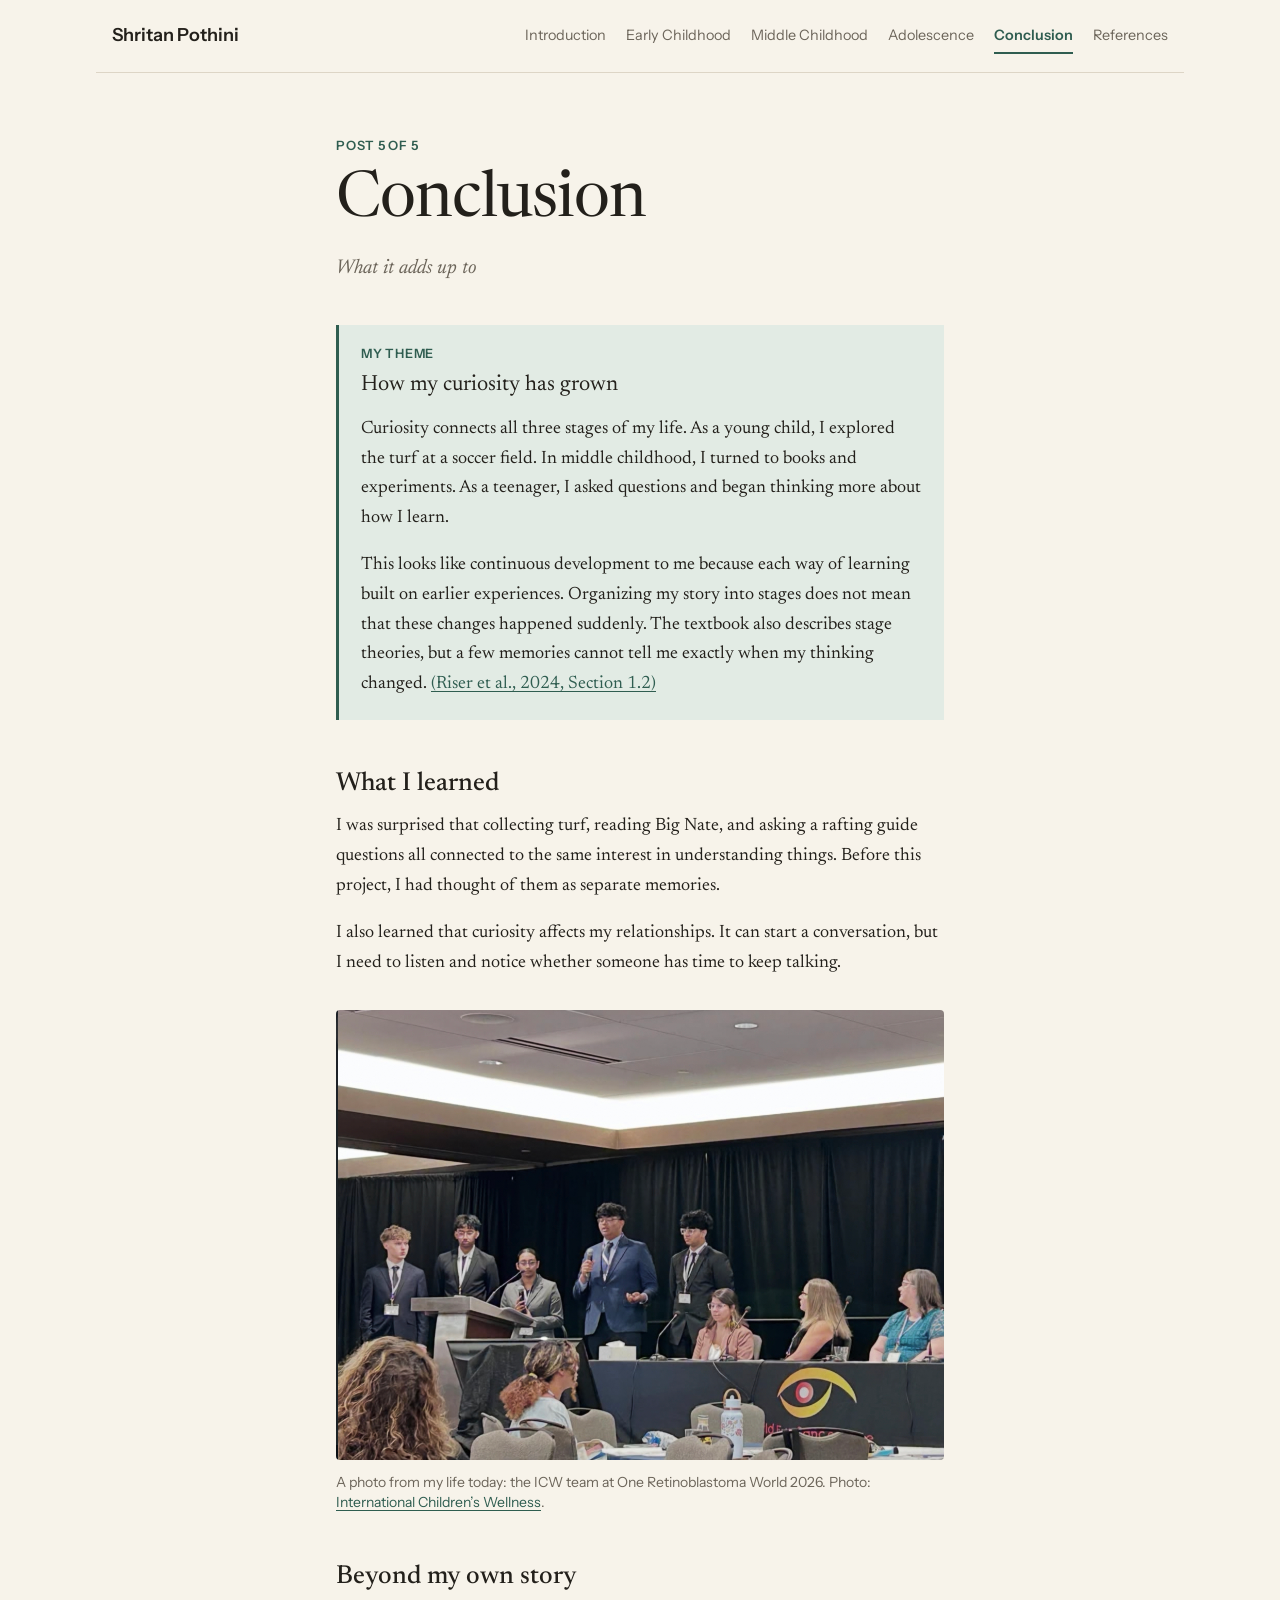
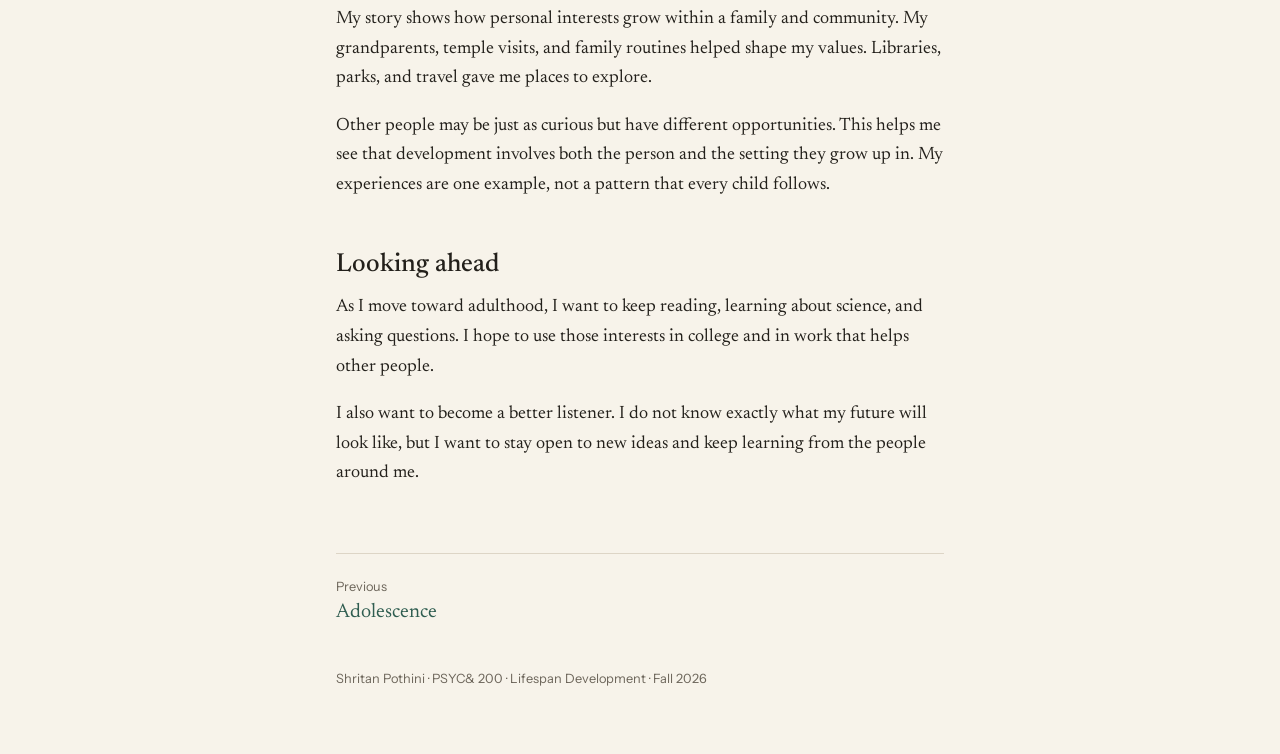
==== conclusion.html @ 1e0b293d "Add supplied childhood photos and credited ICW portrait and conference images" ====
<!doctype html>
<html lang="en">
<head>
  <meta charset="utf-8">
  <meta name="viewport" content="width=device-width, initial-scale=1">
  <meta name="robots" content="noindex">
  <title>Conclusion</title>
  <link rel="preconnect" href="https://fonts.googleapis.com">
  <link rel="preconnect" href="https://fonts.gstatic.com" crossorigin>
  <link rel="stylesheet" href="https://fonts.googleapis.com/css2?family=Instrument+Sans:wght@400;500;600&family=Newsreader:ital,opsz,wght@0,6..72,400;0,6..72,500;1,6..72,400&display=swap">
  <link rel="stylesheet" href="site.css">
  <script src="site-config.js" defer></script>
  <script src="site.js" defer></script>
</head>
<body>
  <header id="site-header"></header>
  <main>
    <div class="hero">
      <p class="eyebrow" data-post-number></p>
      <h1 data-post-title></h1>
      <p class="hero-sub">What it adds up to</p>
    </div>

<aside class="theme-note">
<p class="eyebrow">My theme</p>
<p class="theme-name" data-theme-name></p>
<p>Curiosity connects all three stages of my life. As a young child, I explored the turf at a soccer field. In middle childhood, I turned to books and experiments. As a teenager, I asked questions and began thinking more about how I learn.</p>
<p>This looks like continuous development to me because each way of learning built on earlier experiences. Organizing my story into stages does not mean that these changes happened suddenly. The textbook also describes stage theories, but a few memories cannot tell me exactly when my thinking changed. <a href="https://openstax.org/books/lifespan-development/pages/1-2-themes-of-development">(Riser et al., 2024, Section 1.2)</a></p>
</aside>
<section>
<h2>What I learned</h2>
<p>I was surprised that collecting turf, reading Big Nate, and asking a rafting guide questions all connected to the same interest in understanding things. Before this project, I had thought of them as separate memories.</p>
<p>I also learned that curiosity affects my relationships. It can start a conversation, but I need to listen and notice whether someone has time to keep talking.</p>
<figure><img src="images/icw-conference.jpg" alt="The ICW team presenting at a conference" loading="lazy"><figcaption>A photo from my life today: the ICW team at One Retinoblastoma World 2026. Photo: <a href="https://internationalchildrenswellness.org/">International Children’s Wellness</a>.</figcaption></figure>
</section>
<section>
<h2>Beyond my own story</h2>
<p>My story shows how personal interests grow within a family and community. My grandparents, temple visits, and family routines helped shape my values. Libraries, parks, and travel gave me places to explore.</p>
<p>Other people may be just as curious but have different opportunities. This helps me see that development involves both the person and the setting they grow up in. My experiences are one example, not a pattern that every child follows.</p>
</section>
<section>
<h2>Looking ahead</h2>
<p>As I move toward adulthood, I want to keep reading, learning about science, and asking questions. I hope to use those interests in college and in work that helps other people.</p>
<p>I also want to become a better listener. I do not know exactly what my future will look like, but I want to stay open to new ideas and keep learning from the people around me.</p>
</section>
    <nav class="pager" id="pager" aria-label="Previous and next post"></nav>
  </main>
  <footer id="site-footer"></footer>
</body>
</html>
---- site.css ----
:root {
  --paper: #f7f3ea;
  --surface: #fffdf8;
  --ink: #23201b;
  --muted: #6c655a;
  --rule: #ddd5c6;
  --accent: #2f5d50;
  --accent-soft: #e2ebe4;
  --marker: #b4552d;
  --marker-soft: #f8e9dd;
  --serif: "Newsreader", Georgia, "Times New Roman", serif;
  --sans: "Instrument Sans", system-ui, -apple-system, "Segoe UI", sans-serif;
  --measure: 40rem;
}

@media (prefers-color-scheme: dark) {
  :root {
    --paper: #1b1a17;
    --surface: #24221e;
    --ink: #ece6da;
    --muted: #a59d8f;
    --rule: #3b3831;
    --accent: #8fc4b0;
    --accent-soft: #26362f;
    --marker: #e6a07c;
    --marker-soft: #38291f;
  }
}

* { box-sizing: border-box; }

html { scroll-behavior: smooth; scroll-padding-top: 1.5rem; }

body {
  margin: 0;
  background: var(--paper);
  color: var(--ink);
  font: 400 1.125rem/1.65 var(--serif);
}

a { color: var(--accent); text-underline-offset: 0.18em; }

:focus-visible { outline: 2px solid var(--accent); outline-offset: 3px; }

img { max-width: 100%; display: block; }

/* Draft notice */
.draft-notice {
  display: flex;
  flex-wrap: wrap;
  gap: 0.25rem 1rem;
  justify-content: center;
  padding: 0.5rem 1rem;
  background: var(--marker-soft);
  color: var(--ink);
  font: 500 0.875rem/1.4 var(--sans);
}
.draft-notice a { color: var(--marker); }

/* Navigation */
.nav {
  display: flex;
  flex-wrap: wrap;
  align-items: center;
  justify-content: space-between;
  gap: 0.5rem 1.5rem;
  max-width: 68rem;
  margin: 0 auto;
  padding: 1.25rem 1rem;
  font-family: var(--sans);
  border-bottom: 1px solid var(--rule);
}
.brand { color: var(--ink); font-weight: 600; text-decoration: none; }
.nav-list {
  display: flex;
  flex-wrap: wrap;
  gap: 0.25rem 1.25rem;
  margin: 0;
  padding: 0;
  list-style: none;
  font-size: 0.9rem;
}
.nav-list a { color: var(--muted); text-decoration: none; padding: 0.25rem 0; display: block; }
.nav-list a:hover { color: var(--ink); }
.nav-list a[aria-current="page"] { color: var(--accent); font-weight: 600; box-shadow: 0 2px 0 var(--accent); }
.nav-toggle {
  display: none;
  background: none;
  border: 1px solid var(--rule);
  border-radius: 4px;
  color: var(--ink);
  font: 500 0.875rem var(--sans);
  padding: 0.35rem 0.75rem;
  cursor: pointer;
}

/* Layout */
main { max-width: var(--measure); margin: 0 auto; padding: 0 1rem; }

.hero { padding: 4rem 0 2.5rem; }
.eyebrow {
  margin: 0 0 0.75rem;
  color: var(--accent);
  font: 600 0.8rem/1.4 var(--sans);
  letter-spacing: 0.06em;
  text-transform: uppercase;
}
h1 {
  margin: 0;
  font-size: clamp(2.5rem, 8vw, 4rem);
  font-weight: 400;
  line-height: 1.08;
  letter-spacing: -0.015em;
}
.hero-sub { margin: 1rem 0 0; color: var(--muted); font-size: 1.25rem; font-style: italic; }

section { margin: 0 0 3rem; }
h2 { margin: 0 0 0.75rem; font-size: 1.625rem; font-weight: 500; line-height: 1.25; }
h3 { margin: 0 0 0.25rem; font: 600 1rem/1.4 var(--sans); }
p { margin: 0 0 1.1rem; }

/* Writing slots: replaced by your own writing */
.todo {
  margin: 0 0 1.1rem;
  padding: 1rem 1.125rem;
  background: var(--marker-soft);
  border: 1px dashed var(--marker);
  border-radius: 4px;
  font: 400 0.95rem/1.55 var(--sans);
}
.todo strong { display: block; color: var(--marker); font-weight: 600; font-size: 0.8rem; letter-spacing: 0.04em; text-transform: uppercase; }
.todo.photo { display: grid; place-content: center; min-height: 15rem; text-align: center; }

/* Theme callout */
.theme-note {
  margin: 0 0 3rem;
  padding: 1.25rem 1.375rem;
  background: var(--accent-soft);
  border-left: 3px solid var(--accent);
}
.theme-note .eyebrow { margin-bottom: 0.25rem; }
.theme-name { font-size: 1.375rem; margin: 0 0 0.75rem; }
.theme-missing { font-style: italic; color: var(--muted); }

/* Concept cards */
.concepts { display: grid; gap: 1rem; }
.concept { padding: 1.125rem; background: var(--surface); border: 1px solid var(--rule); border-radius: 4px; }
.concept .todo:last-child, .concept p:last-child { margin-bottom: 0; }

/* Photos */
figure { margin: 2rem 0; }
figure img { max-height: 32rem; border-radius: 4px; cursor: zoom-in; }
figcaption { margin-top: 0.75rem; color: var(--muted); font: 400 0.875rem/1.45 var(--sans); }

.lightbox { max-width: min(92vw, 60rem); padding: 1rem; background: var(--surface); color: var(--ink); border: 0; border-radius: 6px; }
.lightbox::backdrop { background: rgb(0 0 0 / 0.75); }
.lightbox img { max-height: 76vh; margin: 0 auto; }
.lightbox p { margin: 0.75rem 0 0; font: 400 0.9rem/1.45 var(--sans); }
.lightbox-close { display: block; margin: 0 0 0.75rem auto; background: none; border: 1px solid var(--rule); border-radius: 4px; color: var(--ink); font: 500 0.875rem var(--sans); padding: 0.3rem 0.7rem; cursor: pointer; }

/* Roadmap on the home page */
.roadmap { margin: 0; padding: 0; list-style: none; border-left: 2px solid var(--rule); }
.roadmap li { position: relative; padding-left: 1.5rem; }
.roadmap li::before {
  content: "";
  position: absolute;
  left: -7px;
  top: 1.15rem;
  width: 12px;
  height: 12px;
  border-radius: 50%;
  background: var(--paper);
  border: 2px solid var(--accent);
}
.roadmap a { display: block; padding: 0.75rem 0; color: var(--ink); text-decoration: none; }
.roadmap a:hover .road-title { color: var(--accent); }
.road-ages { display: block; color: var(--muted); font: 400 0.8rem/1.4 var(--sans); }
.road-title { font-size: 1.375rem; }

/* References */
.references { padding-left: 1.5rem; text-indent: -1.5rem; overflow-wrap: anywhere; }

/* Pager and footer */
.pager { display: flex; gap: 1rem; margin: 4rem 0 0; padding-top: 1.5rem; border-top: 1px solid var(--rule); }
.pager a { flex: 1; text-decoration: none; font-size: 1.25rem; }
.pager small { display: block; color: var(--muted); font: 400 0.8rem/1.4 var(--sans); }
.pager .next { text-align: right; margin-left: auto; }

#site-footer { max-width: var(--measure); margin: 2.5rem auto 0; padding: 0 1rem 3rem; color: var(--muted); font: 400 0.8rem/1.5 var(--sans); }

@media (max-width: 720px) {
  .nav-toggle { display: block; }
  .nav-list { display: none; flex-direction: column; flex-basis: 100%; font-size: 1rem; }
  .nav-list.open { display: flex; }
  .hero { padding: 2.75rem 0 2rem; }
}

@media (prefers-reduced-motion: reduce) {
  html { scroll-behavior: auto; }
}

@media print {
  .draft-notice, .nav, .pager { display: none; }
  body { background: #fff; color: #000; font-size: 11pt; }
}

figure img { width: 100%; }

/* Small finishing details. */
.source-list { padding-left: 1.25rem; }
.source-list li { margin-bottom: .6rem; }
.concept h3 { margin-bottom: .75rem; }
.theme-note p:last-child { margin-bottom: 0; }

/* Preserve photo proportions without cropping. */
figure img { height: auto; max-height: none; }
figure.portrait { max-width: 28rem; margin-left: auto; margin-right: auto; }
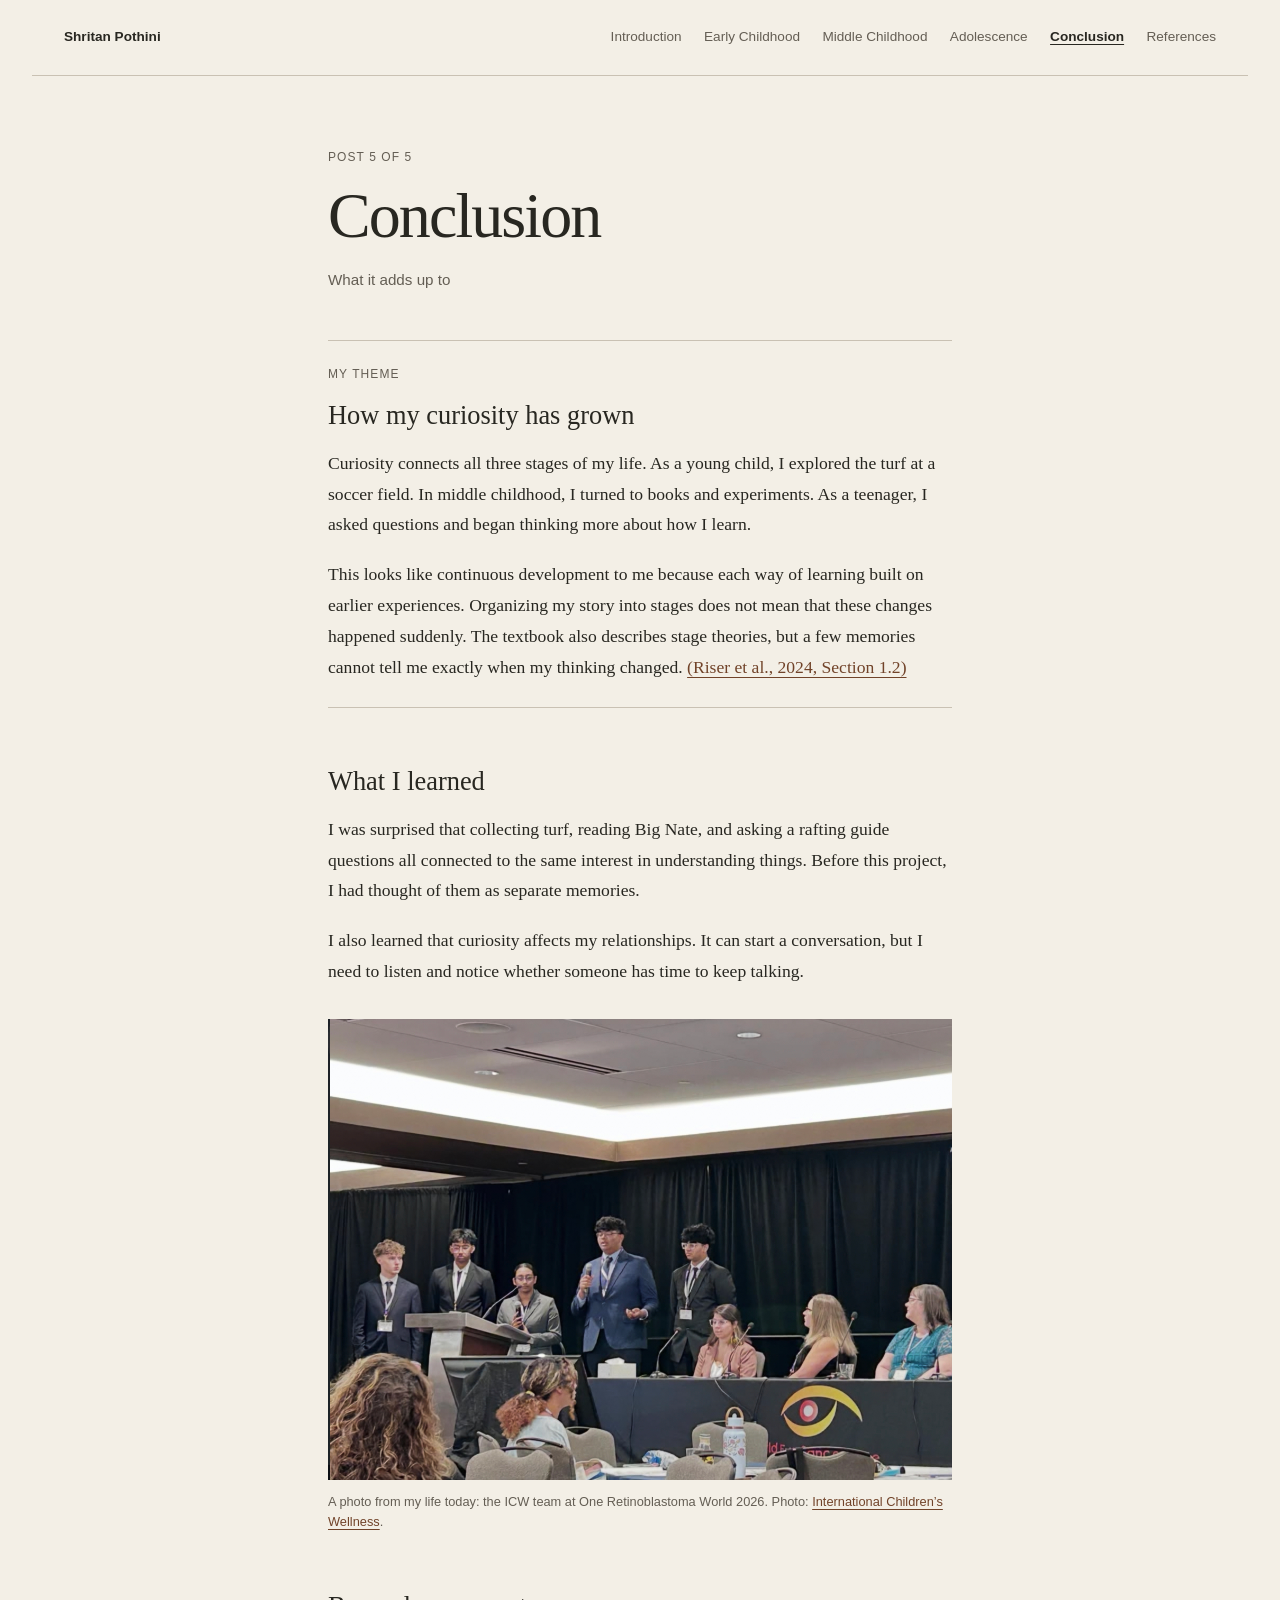
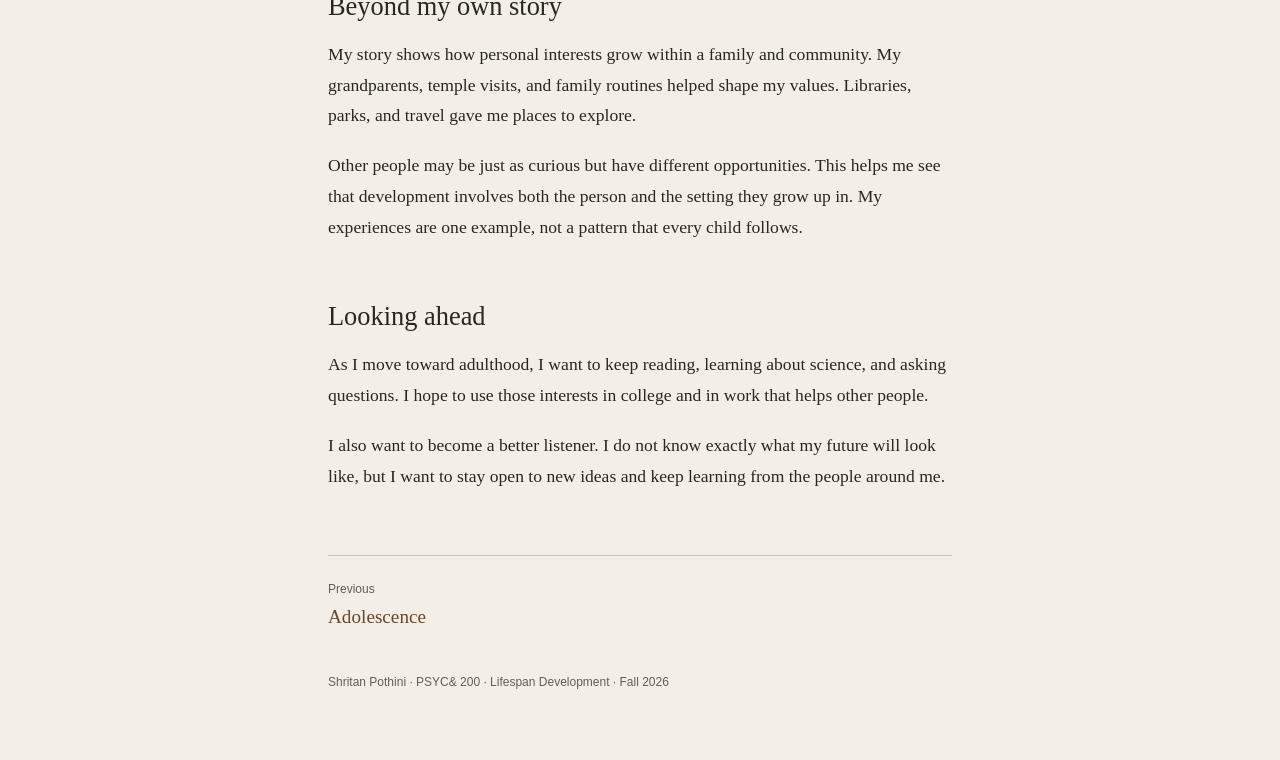
==== commit 68afc32b: "Simplify visual design using supplied guides" ====
--- a/conclusion.html
+++ b/conclusion.html
@@ -5,9 +5,6 @@
   <meta name="viewport" content="width=device-width, initial-scale=1">
   <meta name="robots" content="noindex">
   <title>Conclusion</title>
-  <link rel="preconnect" href="https://fonts.googleapis.com">
-  <link rel="preconnect" href="https://fonts.gstatic.com" crossorigin>
-  <link rel="stylesheet" href="https://fonts.googleapis.com/css2?family=Instrument+Sans:wght@400;500;600&family=Newsreader:ital,opsz,wght@0,6..72,400;0,6..72,500;1,6..72,400&display=swap">
   <link rel="stylesheet" href="site.css">
   <script src="site-config.js" defer></script>
   <script src="site.js" defer></script>
--- a/site.css
+++ b/site.css
@@ -1,217 +1,73 @@
 :root {
-  --paper: #f7f3ea;
-  --surface: #fffdf8;
-  --ink: #23201b;
-  --muted: #6c655a;
-  --rule: #ddd5c6;
-  --accent: #2f5d50;
-  --accent-soft: #e2ebe4;
-  --marker: #b4552d;
-  --marker-soft: #f8e9dd;
-  --serif: "Newsreader", Georgia, "Times New Roman", serif;
-  --sans: "Instrument Sans", system-ui, -apple-system, "Segoe UI", sans-serif;
-  --measure: 40rem;
+  color-scheme: light;
+  --paper: #f3efe6;
+  --ink: #282721;
+  --muted: #645e54;
+  --rule: #c9c1b3;
+  --accent: #714329;
+  --serif: Georgia, "Times New Roman", serif;
+  --sans: Arial, Helvetica, sans-serif;
+  --measure: 42rem;
 }
-
-@media (prefers-color-scheme: dark) {
-  :root {
-    --paper: #1b1a17;
-    --surface: #24221e;
-    --ink: #ece6da;
-    --muted: #a59d8f;
-    --rule: #3b3831;
-    --accent: #8fc4b0;
-    --accent-soft: #26362f;
-    --marker: #e6a07c;
-    --marker-soft: #38291f;
-  }
+* { box-sizing: border-box; }
+body { margin: 0; background: var(--paper); color: var(--ink); font: 1.1rem/1.75 var(--serif); }
+a { color: var(--accent); text-underline-offset: .2em; text-decoration-thickness: 1px; }
+a:hover { text-decoration-thickness: 2px; }
+:focus-visible { outline: 2px solid var(--accent); outline-offset: 5px; }
+img { display: block; max-width: 100%; height: auto; }
+button { color: inherit; font: inherit; }
+.nav { max-width: 76rem; margin: auto; padding: 1.4rem 2rem; display: flex; flex-wrap: wrap; align-items: center; justify-content: space-between; gap: 1rem 2rem; border-bottom: 1px solid var(--rule); font: .85rem/1.5 var(--sans); }
+.brand { color: var(--ink); font-weight: 700; text-decoration: none; }
+.nav-list { display: flex; flex-wrap: wrap; gap: .5rem 1.4rem; list-style: none; padding: 0; margin: 0; }
+.nav-list a { color: var(--muted); display: block; padding: .3rem 0; text-decoration: none; }
+.nav-list a[aria-current="page"] { color: var(--ink); text-decoration: underline; font-weight: 700; }
+.nav-toggle { display: none; background: transparent; border: 1px solid var(--rule); padding: .45rem .8rem; cursor: pointer; }
+main { max-width: var(--measure); padding: 0 1.5rem; margin: auto; }
+.hero { padding: 4.5rem 0 3rem; }
+.eyebrow { font: .75rem/1.5 var(--sans); letter-spacing: .09em; text-transform: uppercase; color: var(--muted); margin: 0 0 .9rem; }
+h1 { margin: 0; font: 400 clamp(2.5rem, 7vw, 4rem)/1.12 var(--serif); letter-spacing: -.03em; }
+.hero-sub { color: var(--muted); font: .95rem/1.6 var(--sans); margin: 1rem 0 0; }
+section { margin: 0 0 3.5rem; }
+h2 { font: 400 1.65rem/1.3 var(--serif); margin: 0 0 1rem; }
+h3 { font: 700 1rem/1.5 var(--sans); margin: 0 0 .85rem; }
+p { margin: 0 0 1.2rem; }
+.theme-note { margin: 0 0 3.5rem; padding: 1.5rem 0; border-top: 1px solid var(--rule); border-bottom: 1px solid var(--rule); }
+.theme-name { font: 400 1.65rem/1.3 var(--serif); margin-bottom: 1rem; }
+.theme-note p:last-child, .concept p:last-child { margin-bottom: 0; }
+.concepts { display: block; }
+.concept { margin: 0 0 2rem; padding: 0; }
+.concept + .concept { padding-top: 1.5rem; border-top: 1px solid var(--rule); }
+figure { margin: 2rem 0 2.5rem; }
+figure img { width: 100%; cursor: zoom-in; }
+figure.portrait { max-width: 27rem; margin-left: auto; margin-right: auto; }
+figcaption { margin-top: .7rem; color: var(--muted); font: .8rem/1.6 var(--sans); }
+.roadmap { margin: 0; padding: 0; list-style: none; }
+.roadmap li { border-top: 1px solid var(--rule); }
+.roadmap a { display: block; padding: 1rem 0; color: var(--ink); text-decoration: none; }
+.road-ages { display: block; color: var(--muted); font: .8rem/1.5 var(--sans); }
+.road-title { font-size: 1.3rem; }
+.references { padding-left: 1.5rem; text-indent: -1.5rem; overflow-wrap: anywhere; }
+.source-list { padding-left: 1.25rem; }
+.source-list li { margin-bottom: .65rem; }
+.pager { display: flex; gap: 1.5rem; margin: 4rem 0 0; padding-top: 1.5rem; border-top: 1px solid var(--rule); }
+.pager a { flex: 1; font-size: 1.2rem; text-decoration: none; }
+.pager small { display: block; color: var(--muted); font: .75rem/1.6 var(--sans); }
+.pager .next { text-align: right; margin-left: auto; }
+#site-footer { max-width: var(--measure); margin: 2.5rem auto 0; padding: 0 1.5rem 3rem; color: var(--muted); font: .75rem/1.6 var(--sans); }
+.lightbox { max-width: min(92vw, 60rem); padding: 1rem; background: var(--paper); color: var(--ink); border: 1px solid var(--rule); }
+.lightbox::backdrop { background: rgb(0 0 0 / .8); }
+.lightbox img { max-height: 76vh; width: auto; margin: auto; }
+.lightbox p { margin: .75rem 0 0; font: .85rem/1.6 var(--sans); }
+.lightbox-close { display: block; margin: 0 0 .75rem auto; background: transparent; border: 1px solid var(--rule); padding: .4rem .75rem; font: .85rem var(--sans); cursor: pointer; }
+@media (max-width: 760px) {
+  .nav { padding: 1rem 1.5rem; }
+  .nav-toggle { display: block; }
+  .nav-list { display: none; flex-direction: column; flex-basis: 100%; gap: .2rem; }
+  .nav-list.open { display: flex; }
+  .nav-list a { padding: .6rem 0; }
+  .hero { padding: 3rem 0 2.5rem; }
 }
-
-* { box-sizing: border-box; }
-
-html { scroll-behavior: smooth; scroll-padding-top: 1.5rem; }
-
-body {
-  margin: 0;
-  background: var(--paper);
-  color: var(--ink);
-  font: 400 1.125rem/1.65 var(--serif);
-}
-
-a { color: var(--accent); text-underline-offset: 0.18em; }
-
-:focus-visible { outline: 2px solid var(--accent); outline-offset: 3px; }
-
-img { max-width: 100%; display: block; }
-
-/* Draft notice */
-.draft-notice {
-  display: flex;
-  flex-wrap: wrap;
-  gap: 0.25rem 1rem;
-  justify-content: center;
-  padding: 0.5rem 1rem;
-  background: var(--marker-soft);
-  color: var(--ink);
-  font: 500 0.875rem/1.4 var(--sans);
-}
-.draft-notice a { color: var(--marker); }
-
-/* Navigation */
-.nav {
-  display: flex;
-  flex-wrap: wrap;
-  align-items: center;
-  justify-content: space-between;
-  gap: 0.5rem 1.5rem;
-  max-width: 68rem;
-  margin: 0 auto;
-  padding: 1.25rem 1rem;
-  font-family: var(--sans);
-  border-bottom: 1px solid var(--rule);
-}
-.brand { color: var(--ink); font-weight: 600; text-decoration: none; }
-.nav-list {
-  display: flex;
-  flex-wrap: wrap;
-  gap: 0.25rem 1.25rem;
-  margin: 0;
-  padding: 0;
-  list-style: none;
-  font-size: 0.9rem;
-}
-.nav-list a { color: var(--muted); text-decoration: none; padding: 0.25rem 0; display: block; }
-.nav-list a:hover { color: var(--ink); }
-.nav-list a[aria-current="page"] { color: var(--accent); font-weight: 600; box-shadow: 0 2px 0 var(--accent); }
-.nav-toggle {
-  display: none;
-  background: none;
-  border: 1px solid var(--rule);
-  border-radius: 4px;
-  color: var(--ink);
-  font: 500 0.875rem var(--sans);
-  padding: 0.35rem 0.75rem;
-  cursor: pointer;
-}
-
-/* Layout */
-main { max-width: var(--measure); margin: 0 auto; padding: 0 1rem; }
-
-.hero { padding: 4rem 0 2.5rem; }
-.eyebrow {
-  margin: 0 0 0.75rem;
-  color: var(--accent);
-  font: 600 0.8rem/1.4 var(--sans);
-  letter-spacing: 0.06em;
-  text-transform: uppercase;
-}
-h1 {
-  margin: 0;
-  font-size: clamp(2.5rem, 8vw, 4rem);
-  font-weight: 400;
-  line-height: 1.08;
-  letter-spacing: -0.015em;
-}
-.hero-sub { margin: 1rem 0 0; color: var(--muted); font-size: 1.25rem; font-style: italic; }
-
-section { margin: 0 0 3rem; }
-h2 { margin: 0 0 0.75rem; font-size: 1.625rem; font-weight: 500; line-height: 1.25; }
-h3 { margin: 0 0 0.25rem; font: 600 1rem/1.4 var(--sans); }
-p { margin: 0 0 1.1rem; }
-
-/* Writing slots: replaced by your own writing */
-.todo {
-  margin: 0 0 1.1rem;
-  padding: 1rem 1.125rem;
-  background: var(--marker-soft);
-  border: 1px dashed var(--marker);
-  border-radius: 4px;
-  font: 400 0.95rem/1.55 var(--sans);
-}
-.todo strong { display: block; color: var(--marker); font-weight: 600; font-size: 0.8rem; letter-spacing: 0.04em; text-transform: uppercase; }
-.todo.photo { display: grid; place-content: center; min-height: 15rem; text-align: center; }
-
-/* Theme callout */
-.theme-note {
-  margin: 0 0 3rem;
-  padding: 1.25rem 1.375rem;
-  background: var(--accent-soft);
-  border-left: 3px solid var(--accent);
-}
-.theme-note .eyebrow { margin-bottom: 0.25rem; }
-.theme-name { font-size: 1.375rem; margin: 0 0 0.75rem; }
-.theme-missing { font-style: italic; color: var(--muted); }
-
-/* Concept cards */
-.concepts { display: grid; gap: 1rem; }
-.concept { padding: 1.125rem; background: var(--surface); border: 1px solid var(--rule); border-radius: 4px; }
-.concept .todo:last-child, .concept p:last-child { margin-bottom: 0; }
-
-/* Photos */
-figure { margin: 2rem 0; }
-figure img { max-height: 32rem; border-radius: 4px; cursor: zoom-in; }
-figcaption { margin-top: 0.75rem; color: var(--muted); font: 400 0.875rem/1.45 var(--sans); }
-
-.lightbox { max-width: min(92vw, 60rem); padding: 1rem; background: var(--surface); color: var(--ink); border: 0; border-radius: 6px; }
-.lightbox::backdrop { background: rgb(0 0 0 / 0.75); }
-.lightbox img { max-height: 76vh; margin: 0 auto; }
-.lightbox p { margin: 0.75rem 0 0; font: 400 0.9rem/1.45 var(--sans); }
-.lightbox-close { display: block; margin: 0 0 0.75rem auto; background: none; border: 1px solid var(--rule); border-radius: 4px; color: var(--ink); font: 500 0.875rem var(--sans); padding: 0.3rem 0.7rem; cursor: pointer; }
-
-/* Roadmap on the home page */
-.roadmap { margin: 0; padding: 0; list-style: none; border-left: 2px solid var(--rule); }
-.roadmap li { position: relative; padding-left: 1.5rem; }
-.roadmap li::before {
-  content: "";
-  position: absolute;
-  left: -7px;
-  top: 1.15rem;
-  width: 12px;
-  height: 12px;
-  border-radius: 50%;
-  background: var(--paper);
-  border: 2px solid var(--accent);
-}
-.roadmap a { display: block; padding: 0.75rem 0; color: var(--ink); text-decoration: none; }
-.roadmap a:hover .road-title { color: var(--accent); }
-.road-ages { display: block; color: var(--muted); font: 400 0.8rem/1.4 var(--sans); }
-.road-title { font-size: 1.375rem; }
-
-/* References */
-.references { padding-left: 1.5rem; text-indent: -1.5rem; overflow-wrap: anywhere; }
-
-/* Pager and footer */
-.pager { display: flex; gap: 1rem; margin: 4rem 0 0; padding-top: 1.5rem; border-top: 1px solid var(--rule); }
-.pager a { flex: 1; text-decoration: none; font-size: 1.25rem; }
-.pager small { display: block; color: var(--muted); font: 400 0.8rem/1.4 var(--sans); }
-.pager .next { text-align: right; margin-left: auto; }
-
-#site-footer { max-width: var(--measure); margin: 2.5rem auto 0; padding: 0 1rem 3rem; color: var(--muted); font: 400 0.8rem/1.5 var(--sans); }
-
-@media (max-width: 720px) {
-  .nav-toggle { display: block; }
-  .nav-list { display: none; flex-direction: column; flex-basis: 100%; font-size: 1rem; }
-  .nav-list.open { display: flex; }
-  .hero { padding: 2.75rem 0 2rem; }
-}
-
-@media (prefers-reduced-motion: reduce) {
-  html { scroll-behavior: auto; }
-}
-
 @media print {
-  .draft-notice, .nav, .pager { display: none; }
+  .nav, .pager { display: none; }
   body { background: #fff; color: #000; font-size: 11pt; }
 }
-
-figure img { width: 100%; }
-
-/* Small finishing details. */
-.source-list { padding-left: 1.25rem; }
-.source-list li { margin-bottom: .6rem; }
-.concept h3 { margin-bottom: .75rem; }
-.theme-note p:last-child { margin-bottom: 0; }
-
-/* Preserve photo proportions without cropping. */
-figure img { height: auto; max-height: none; }
-figure.portrait { max-width: 28rem; margin-left: auto; margin-right: auto; }
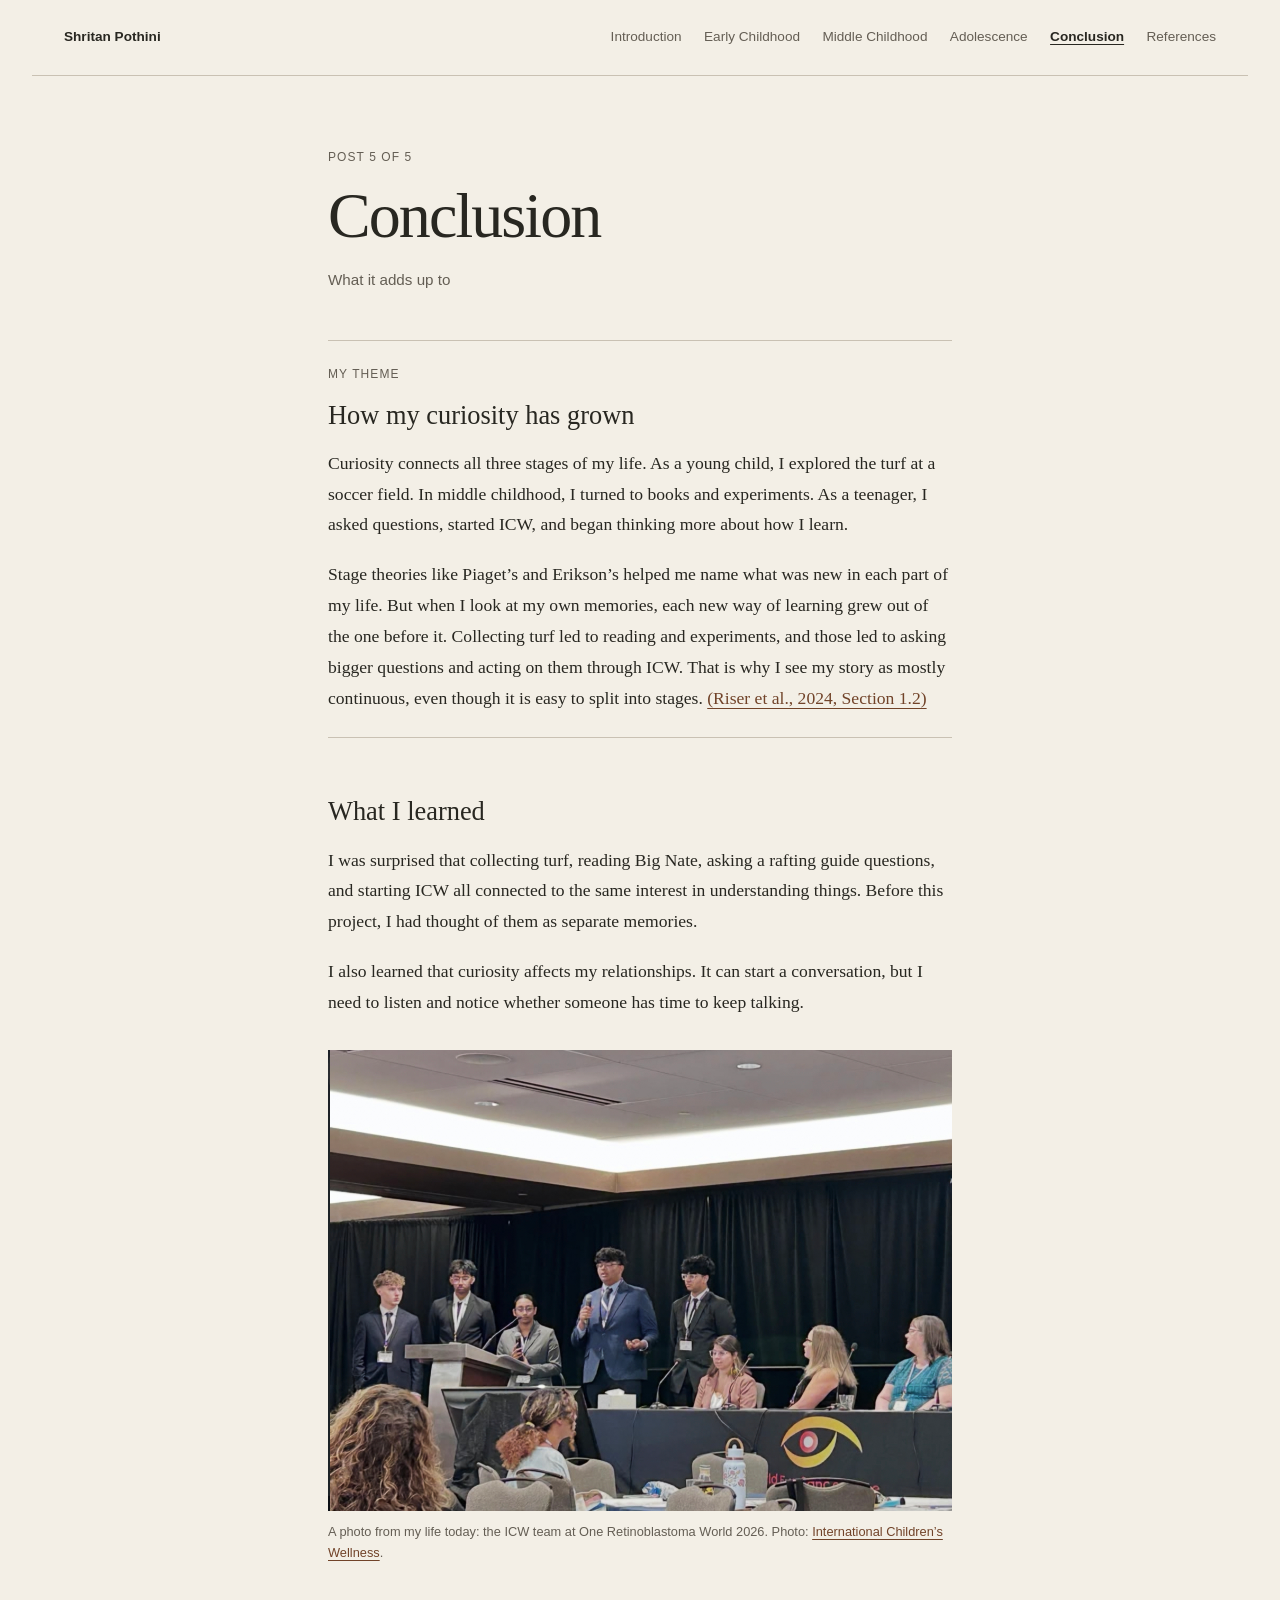
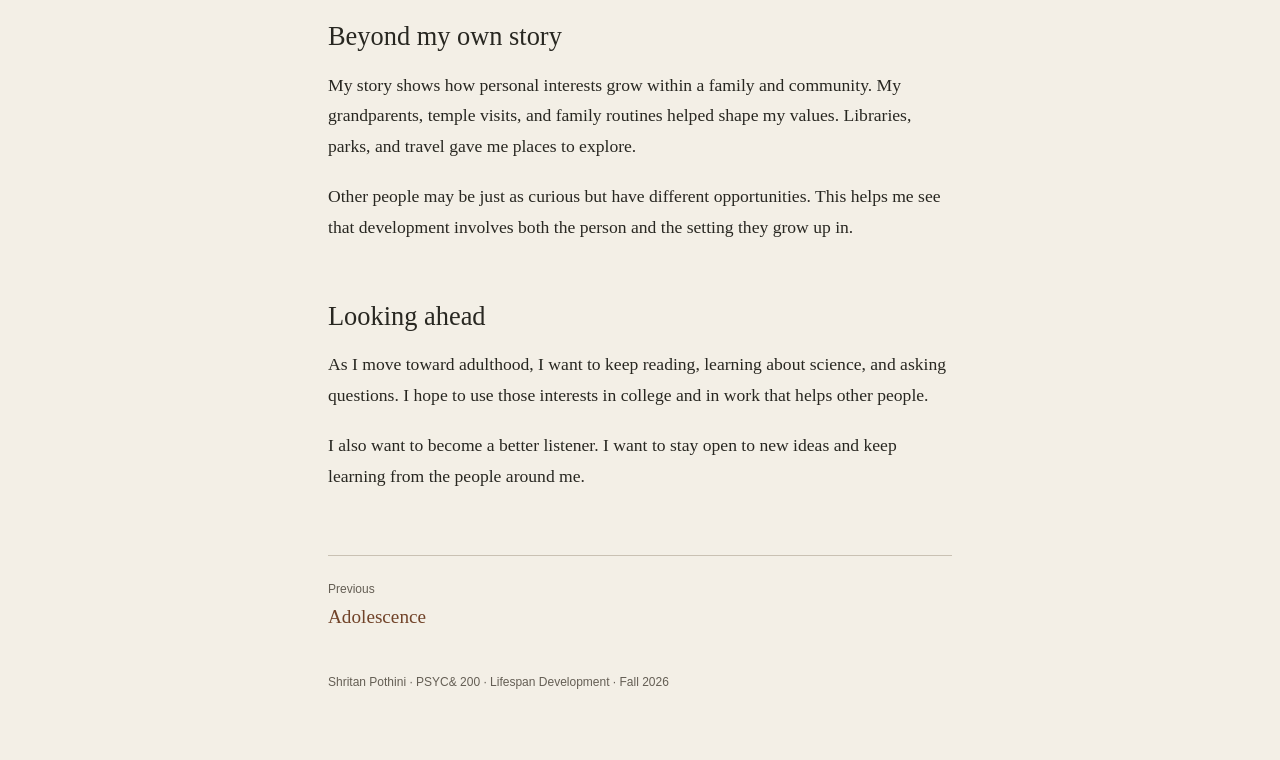
==== commit 43225795: "Apply requested page edits and add flower dye experiment" ====
--- a/conclusion.html
+++ b/conclusion.html
@@ -21,24 +21,24 @@
 <aside class="theme-note">
 <p class="eyebrow">My theme</p>
 <p class="theme-name" data-theme-name></p>
-<p>Curiosity connects all three stages of my life. As a young child, I explored the turf at a soccer field. In middle childhood, I turned to books and experiments. As a teenager, I asked questions and began thinking more about how I learn.</p>
-<p>This looks like continuous development to me because each way of learning built on earlier experiences. Organizing my story into stages does not mean that these changes happened suddenly. The textbook also describes stage theories, but a few memories cannot tell me exactly when my thinking changed. <a href="https://openstax.org/books/lifespan-development/pages/1-2-themes-of-development">(Riser et al., 2024, Section 1.2)</a></p>
+<p>Curiosity connects all three stages of my life. As a young child, I explored the turf at a soccer field. In middle childhood, I turned to books and experiments. As a teenager, I asked questions, started ICW, and began thinking more about how I learn.</p>
+<p>Stage theories like Piaget’s and Erikson’s helped me name what was new in each part of my life. But when I look at my own memories, each new way of learning grew out of the one before it. Collecting turf led to reading and experiments, and those led to asking bigger questions and acting on them through ICW. That is why I see my story as mostly continuous, even though it is easy to split into stages. <a href="https://openstax.org/books/lifespan-development/pages/1-2-themes-of-development">(Riser et al., 2024, Section 1.2)</a></p>
 </aside>
 <section>
 <h2>What I learned</h2>
-<p>I was surprised that collecting turf, reading Big Nate, and asking a rafting guide questions all connected to the same interest in understanding things. Before this project, I had thought of them as separate memories.</p>
+<p>I was surprised that collecting turf, reading Big Nate, asking a rafting guide questions, and starting ICW all connected to the same interest in understanding things. Before this project, I had thought of them as separate memories.</p>
 <p>I also learned that curiosity affects my relationships. It can start a conversation, but I need to listen and notice whether someone has time to keep talking.</p>
 <figure><img src="images/icw-conference.jpg" alt="The ICW team presenting at a conference" loading="lazy"><figcaption>A photo from my life today: the ICW team at One Retinoblastoma World 2026. Photo: <a href="https://internationalchildrenswellness.org/">International Children’s Wellness</a>.</figcaption></figure>
 </section>
 <section>
 <h2>Beyond my own story</h2>
 <p>My story shows how personal interests grow within a family and community. My grandparents, temple visits, and family routines helped shape my values. Libraries, parks, and travel gave me places to explore.</p>
-<p>Other people may be just as curious but have different opportunities. This helps me see that development involves both the person and the setting they grow up in. My experiences are one example, not a pattern that every child follows.</p>
+<p>Other people may be just as curious but have different opportunities. This helps me see that development involves both the person and the setting they grow up in.</p>
 </section>
 <section>
 <h2>Looking ahead</h2>
 <p>As I move toward adulthood, I want to keep reading, learning about science, and asking questions. I hope to use those interests in college and in work that helps other people.</p>
-<p>I also want to become a better listener. I do not know exactly what my future will look like, but I want to stay open to new ideas and keep learning from the people around me.</p>
+<p>I also want to become a better listener. I want to stay open to new ideas and keep learning from the people around me.</p>
 </section>
     <nav class="pager" id="pager" aria-label="Previous and next post"></nav>
   </main>
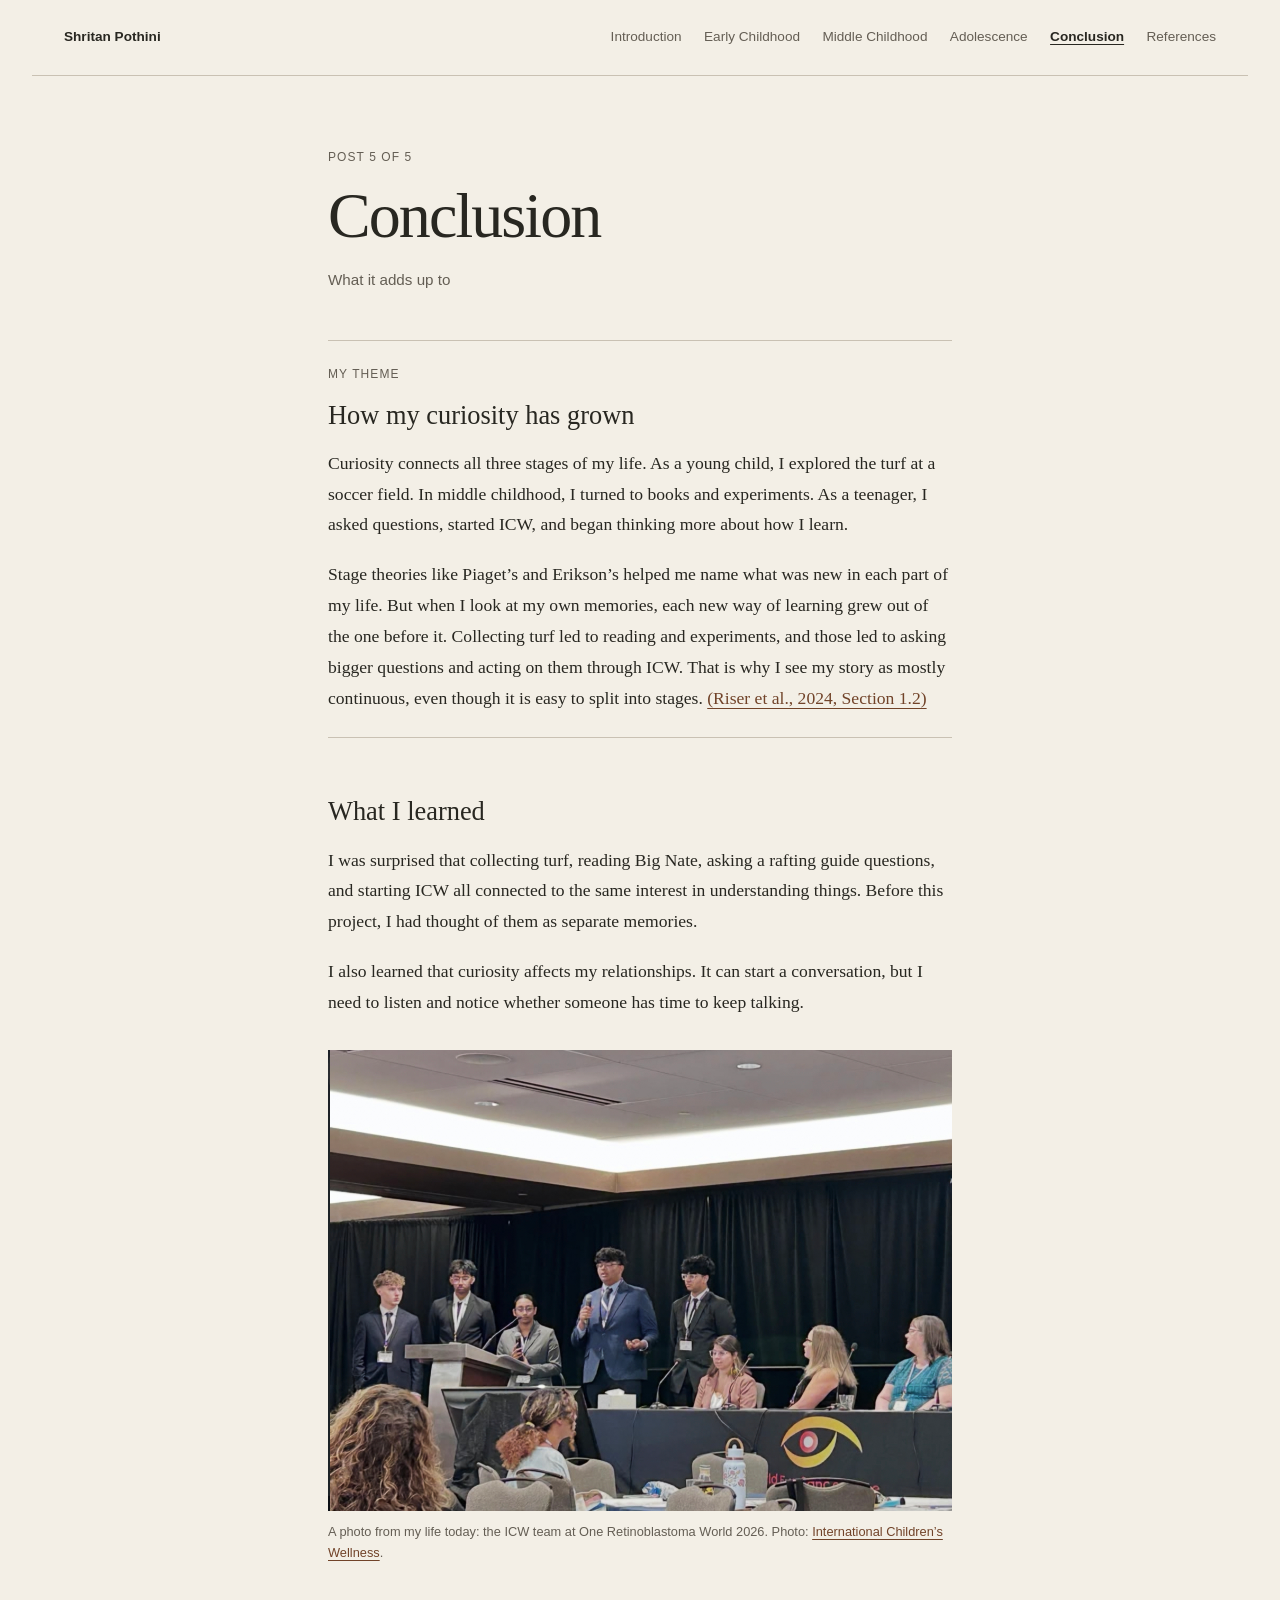
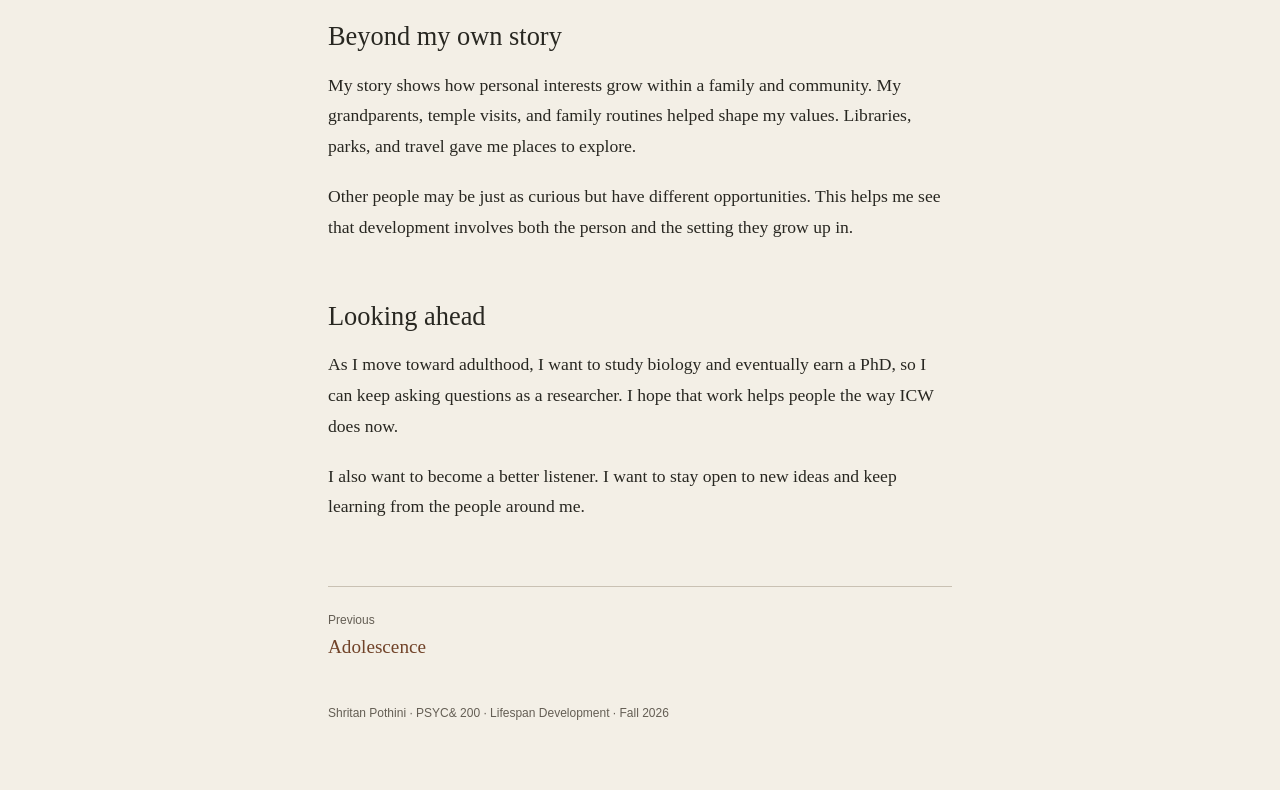
==== commit 379cfc8e: "Add personal research stories, flower experiment result, and family details" ====
--- a/conclusion.html
+++ b/conclusion.html
@@ -37,7 +37,7 @@
 </section>
 <section>
 <h2>Looking ahead</h2>
-<p>As I move toward adulthood, I want to keep reading, learning about science, and asking questions. I hope to use those interests in college and in work that helps other people.</p>
+<p>As I move toward adulthood, I want to study biology and eventually earn a PhD, so I can keep asking questions as a researcher. I hope that work helps people the way ICW does now.</p>
 <p>I also want to become a better listener. I want to stay open to new ideas and keep learning from the people around me.</p>
 </section>
     <nav class="pager" id="pager" aria-label="Previous and next post"></nav>
--- a/site.css
+++ b/site.css
@@ -71,3 +71,6 @@
   .nav, .pager { display: none; }
   body { background: #fff; color: #000; font-size: 11pt; }
 }
+
+/* Keep the small speaking image close to its native display size. */
+figure.speaking-photo { max-width: 19rem; }
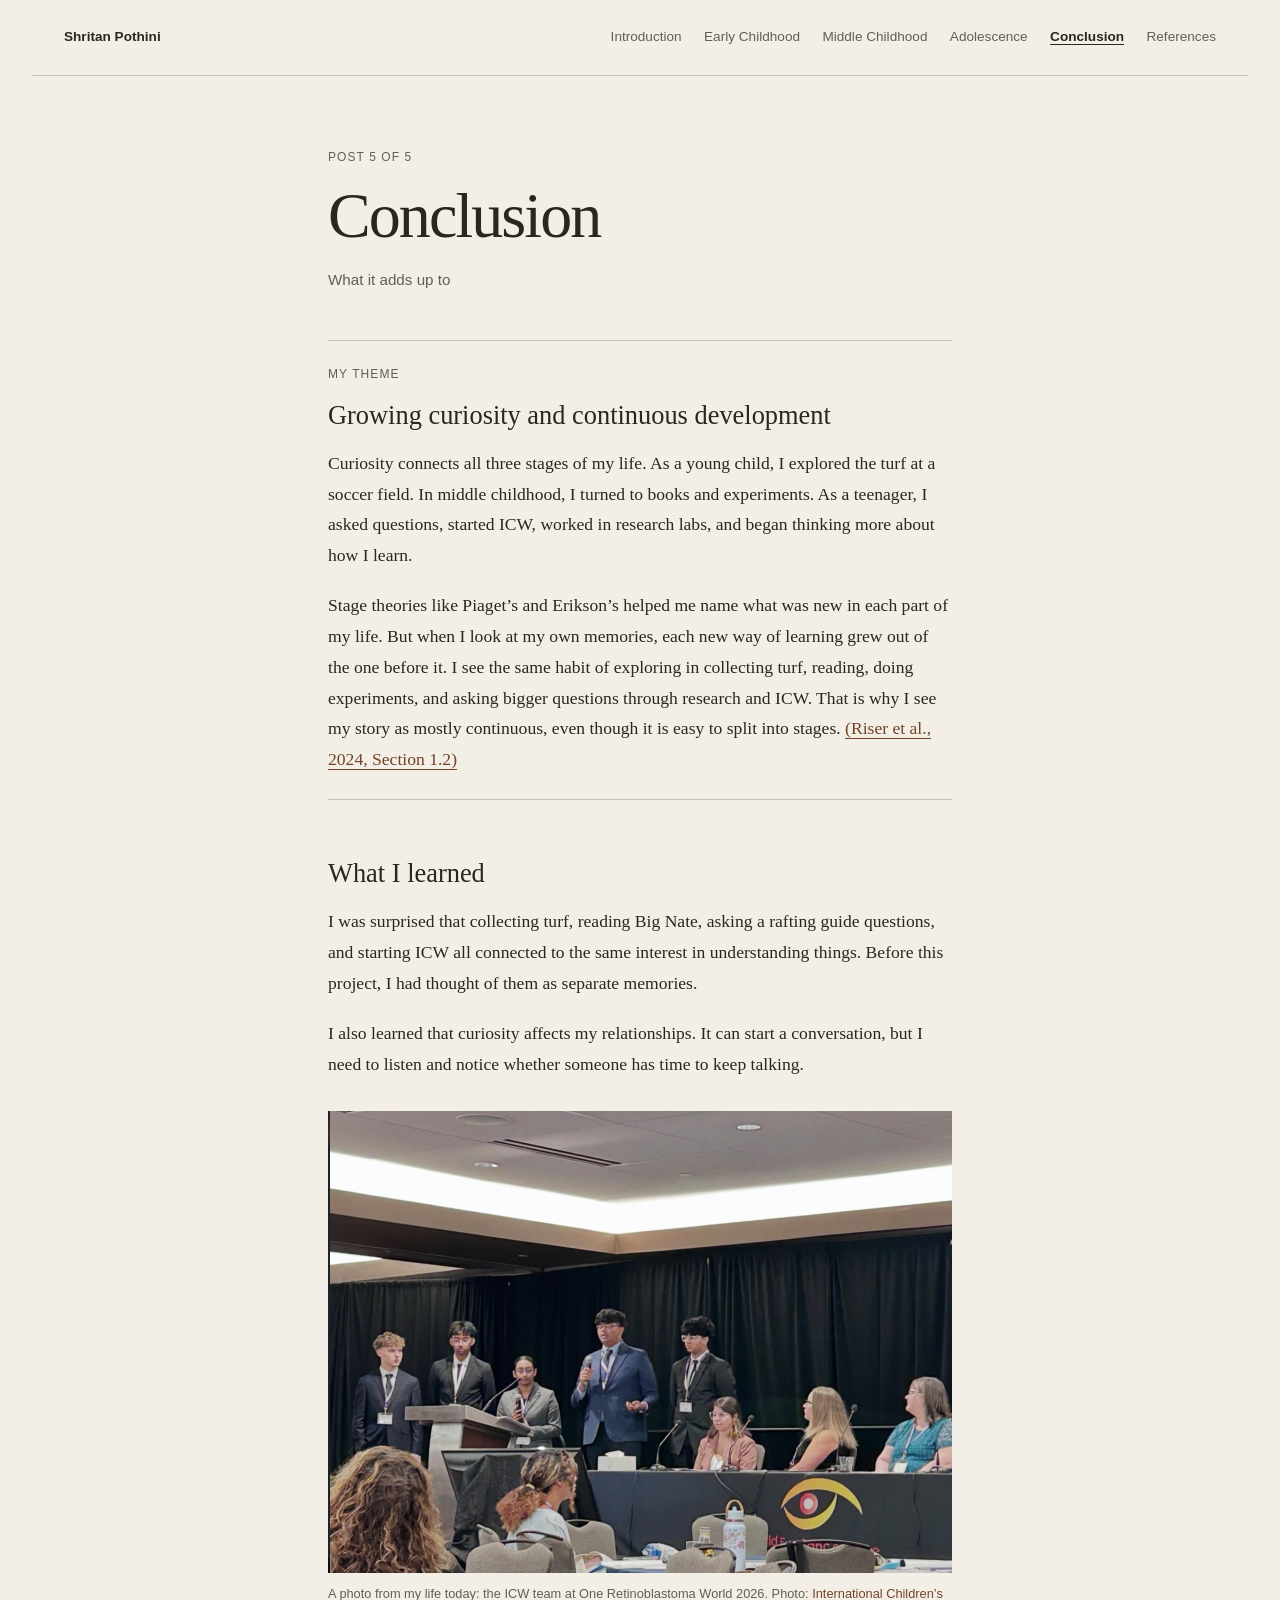
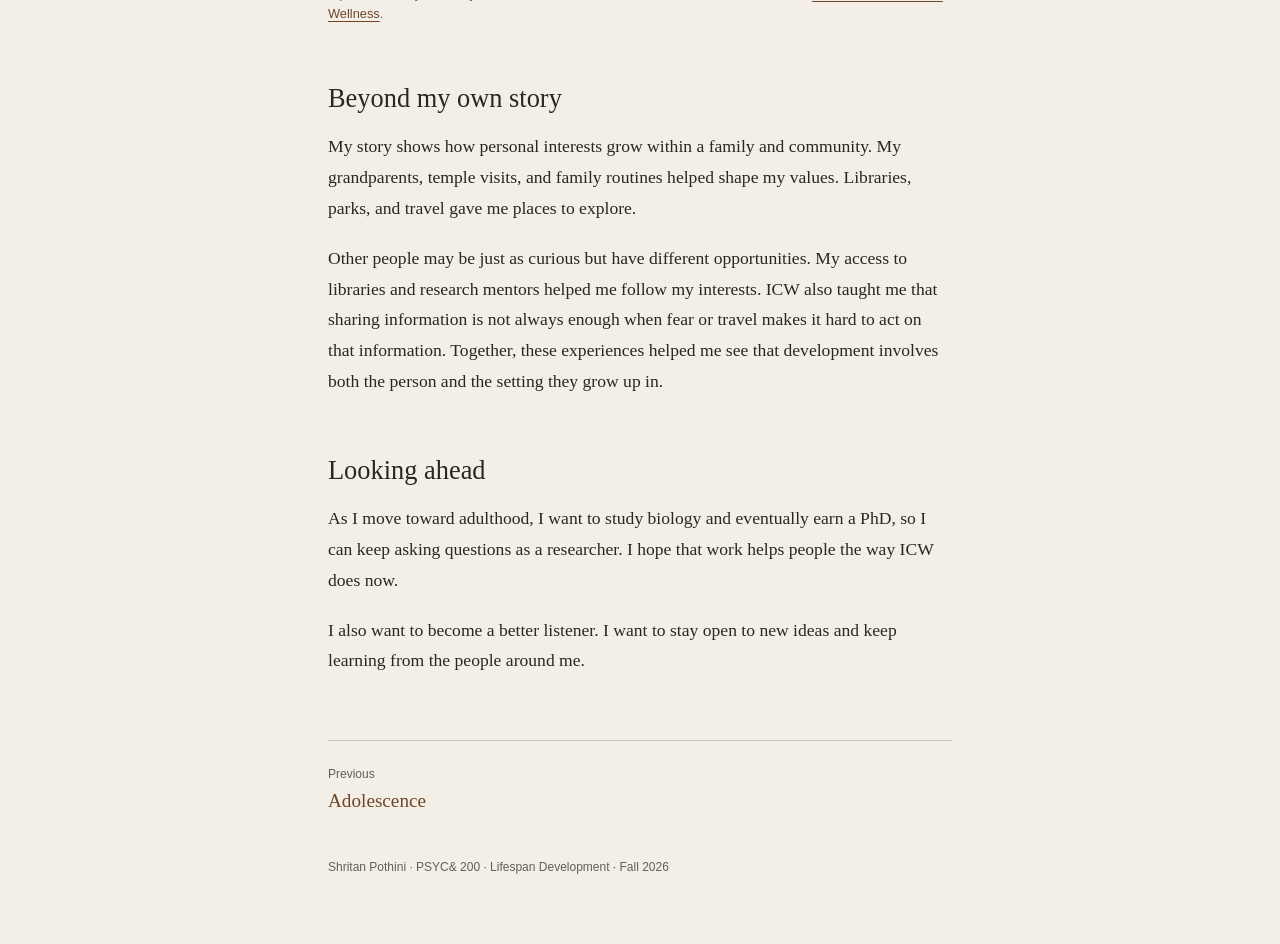
==== commit d2a2d0a3: "Strengthen rubric alignment, critical reflection, and developmental connections" ====
--- a/conclusion.html
+++ b/conclusion.html
@@ -21,8 +21,8 @@
 <aside class="theme-note">
 <p class="eyebrow">My theme</p>
 <p class="theme-name" data-theme-name></p>
-<p>Curiosity connects all three stages of my life. As a young child, I explored the turf at a soccer field. In middle childhood, I turned to books and experiments. As a teenager, I asked questions, started ICW, and began thinking more about how I learn.</p>
-<p>Stage theories like Piaget’s and Erikson’s helped me name what was new in each part of my life. But when I look at my own memories, each new way of learning grew out of the one before it. Collecting turf led to reading and experiments, and those led to asking bigger questions and acting on them through ICW. That is why I see my story as mostly continuous, even though it is easy to split into stages. <a href="https://openstax.org/books/lifespan-development/pages/1-2-themes-of-development">(Riser et al., 2024, Section 1.2)</a></p>
+<p>Curiosity connects all three stages of my life. As a young child, I explored the turf at a soccer field. In middle childhood, I turned to books and experiments. As a teenager, I asked questions, started ICW, worked in research labs, and began thinking more about how I learn.</p>
+<p>Stage theories like Piaget’s and Erikson’s helped me name what was new in each part of my life. But when I look at my own memories, each new way of learning grew out of the one before it. I see the same habit of exploring in collecting turf, reading, doing experiments, and asking bigger questions through research and ICW. That is why I see my story as mostly continuous, even though it is easy to split into stages. <a href="https://openstax.org/books/lifespan-development/pages/1-2-themes-of-development">(Riser et al., 2024, Section 1.2)</a></p>
 </aside>
 <section>
 <h2>What I learned</h2>
@@ -33,7 +33,7 @@
 <section>
 <h2>Beyond my own story</h2>
 <p>My story shows how personal interests grow within a family and community. My grandparents, temple visits, and family routines helped shape my values. Libraries, parks, and travel gave me places to explore.</p>
-<p>Other people may be just as curious but have different opportunities. This helps me see that development involves both the person and the setting they grow up in.</p>
+<p>Other people may be just as curious but have different opportunities. My access to libraries and research mentors helped me follow my interests. ICW also taught me that sharing information is not always enough when fear or travel makes it hard to act on that information. Together, these experiences helped me see that development involves both the person and the setting they grow up in.</p>
 </section>
 <section>
 <h2>Looking ahead</h2>
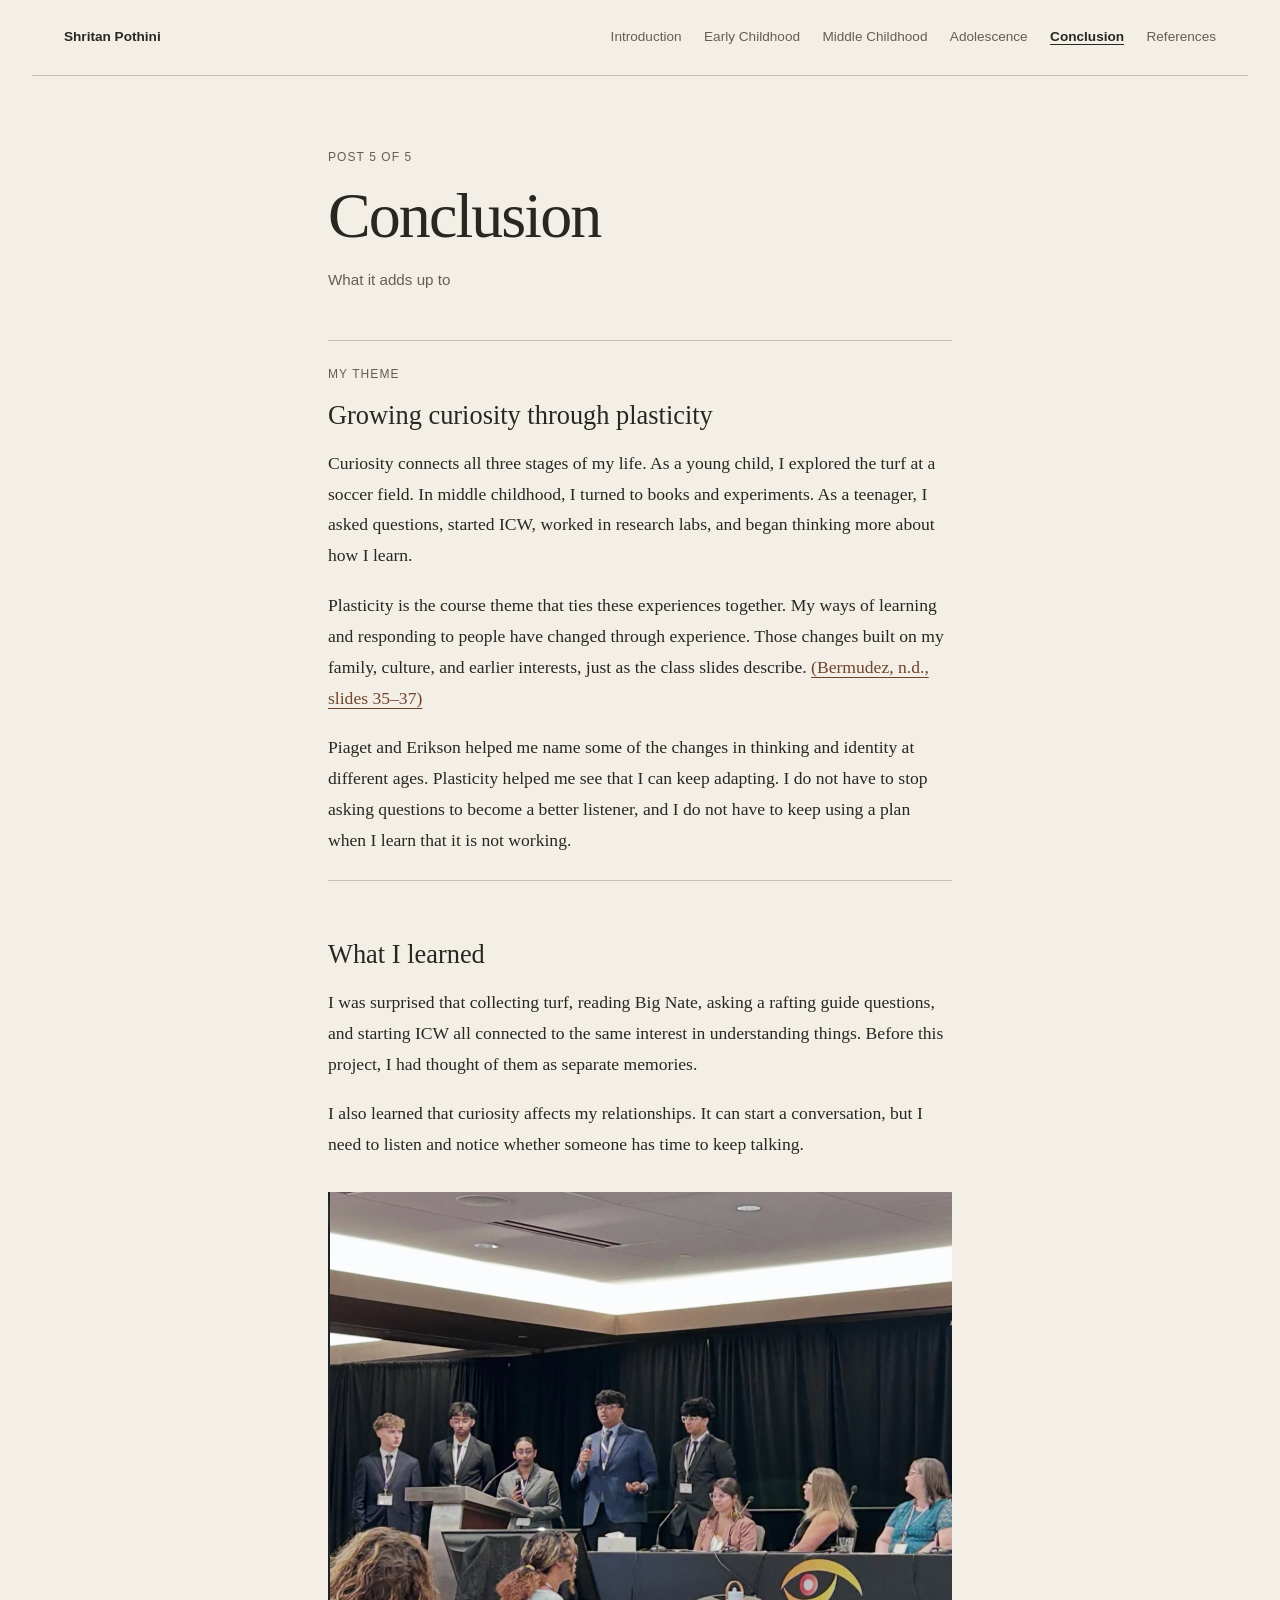
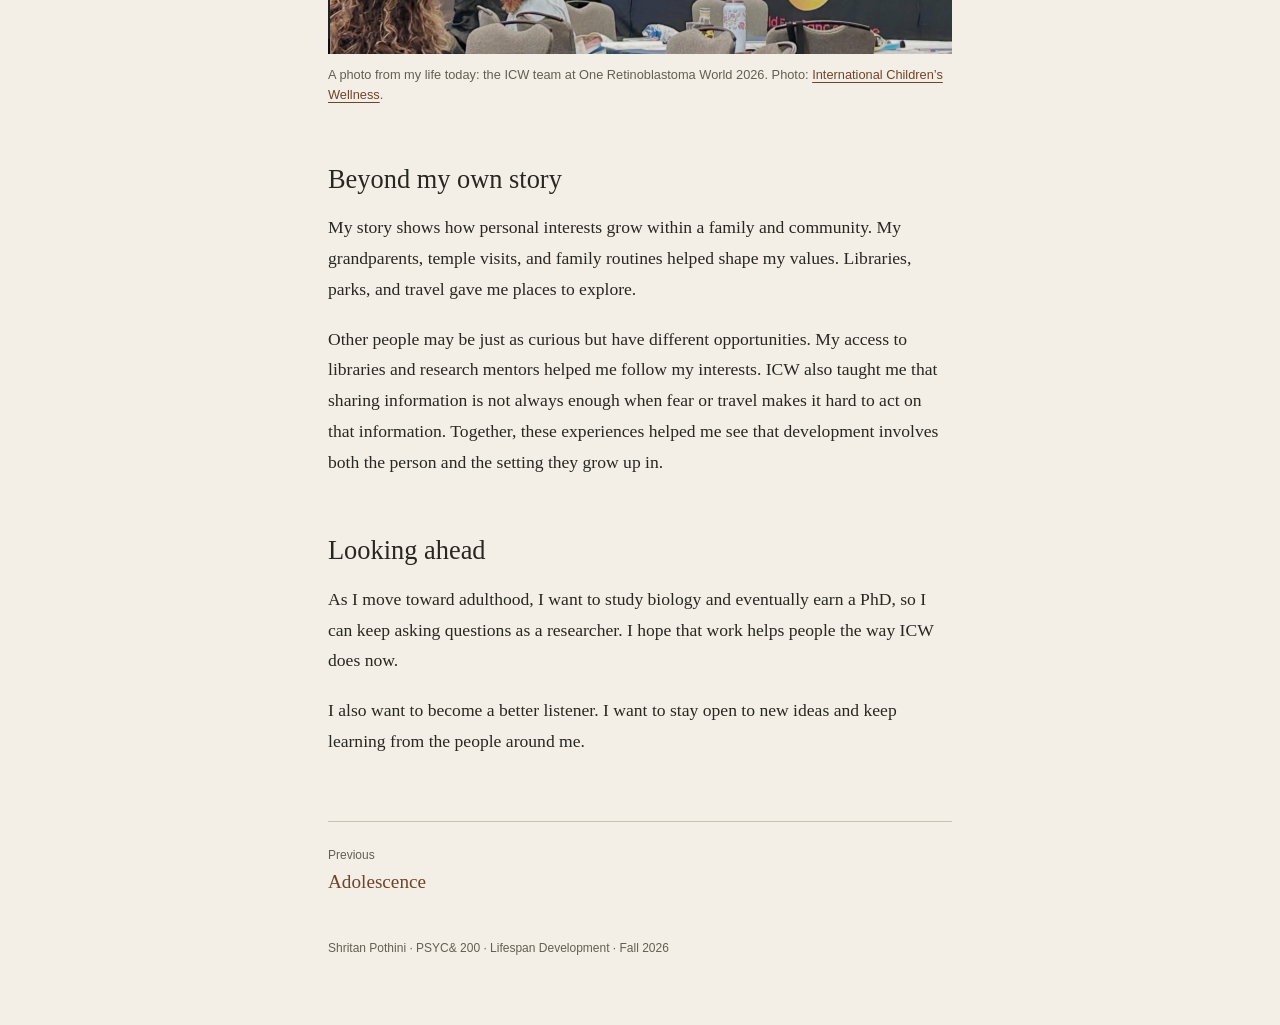
==== commit f247d2c7: "Align all posts with plasticity theme from supplied course slides" ====
--- a/conclusion.html
+++ b/conclusion.html
@@ -22,7 +22,8 @@
 <p class="eyebrow">My theme</p>
 <p class="theme-name" data-theme-name></p>
 <p>Curiosity connects all three stages of my life. As a young child, I explored the turf at a soccer field. In middle childhood, I turned to books and experiments. As a teenager, I asked questions, started ICW, worked in research labs, and began thinking more about how I learn.</p>
-<p>Stage theories like Piaget’s and Erikson’s helped me name what was new in each part of my life. But when I look at my own memories, each new way of learning grew out of the one before it. I see the same habit of exploring in collecting turf, reading, doing experiments, and asking bigger questions through research and ICW. That is why I see my story as mostly continuous, even though it is easy to split into stages. <a href="https://openstax.org/books/lifespan-development/pages/1-2-themes-of-development">(Riser et al., 2024, Section 1.2)</a></p>
+<p>Plasticity is the course theme that ties these experiences together. My ways of learning and responding to people have changed through experience. Those changes built on my family, culture, and earlier interests, just as the class slides describe. <a href="references.html#course-slides">(Bermudez, n.d., slides 35–37)</a></p>
+<p>Piaget and Erikson helped me name some of the changes in thinking and identity at different ages. Plasticity helped me see that I can keep adapting. I do not have to stop asking questions to become a better listener, and I do not have to keep using a plan when I learn that it is not working.</p>
 </aside>
 <section>
 <h2>What I learned</h2>
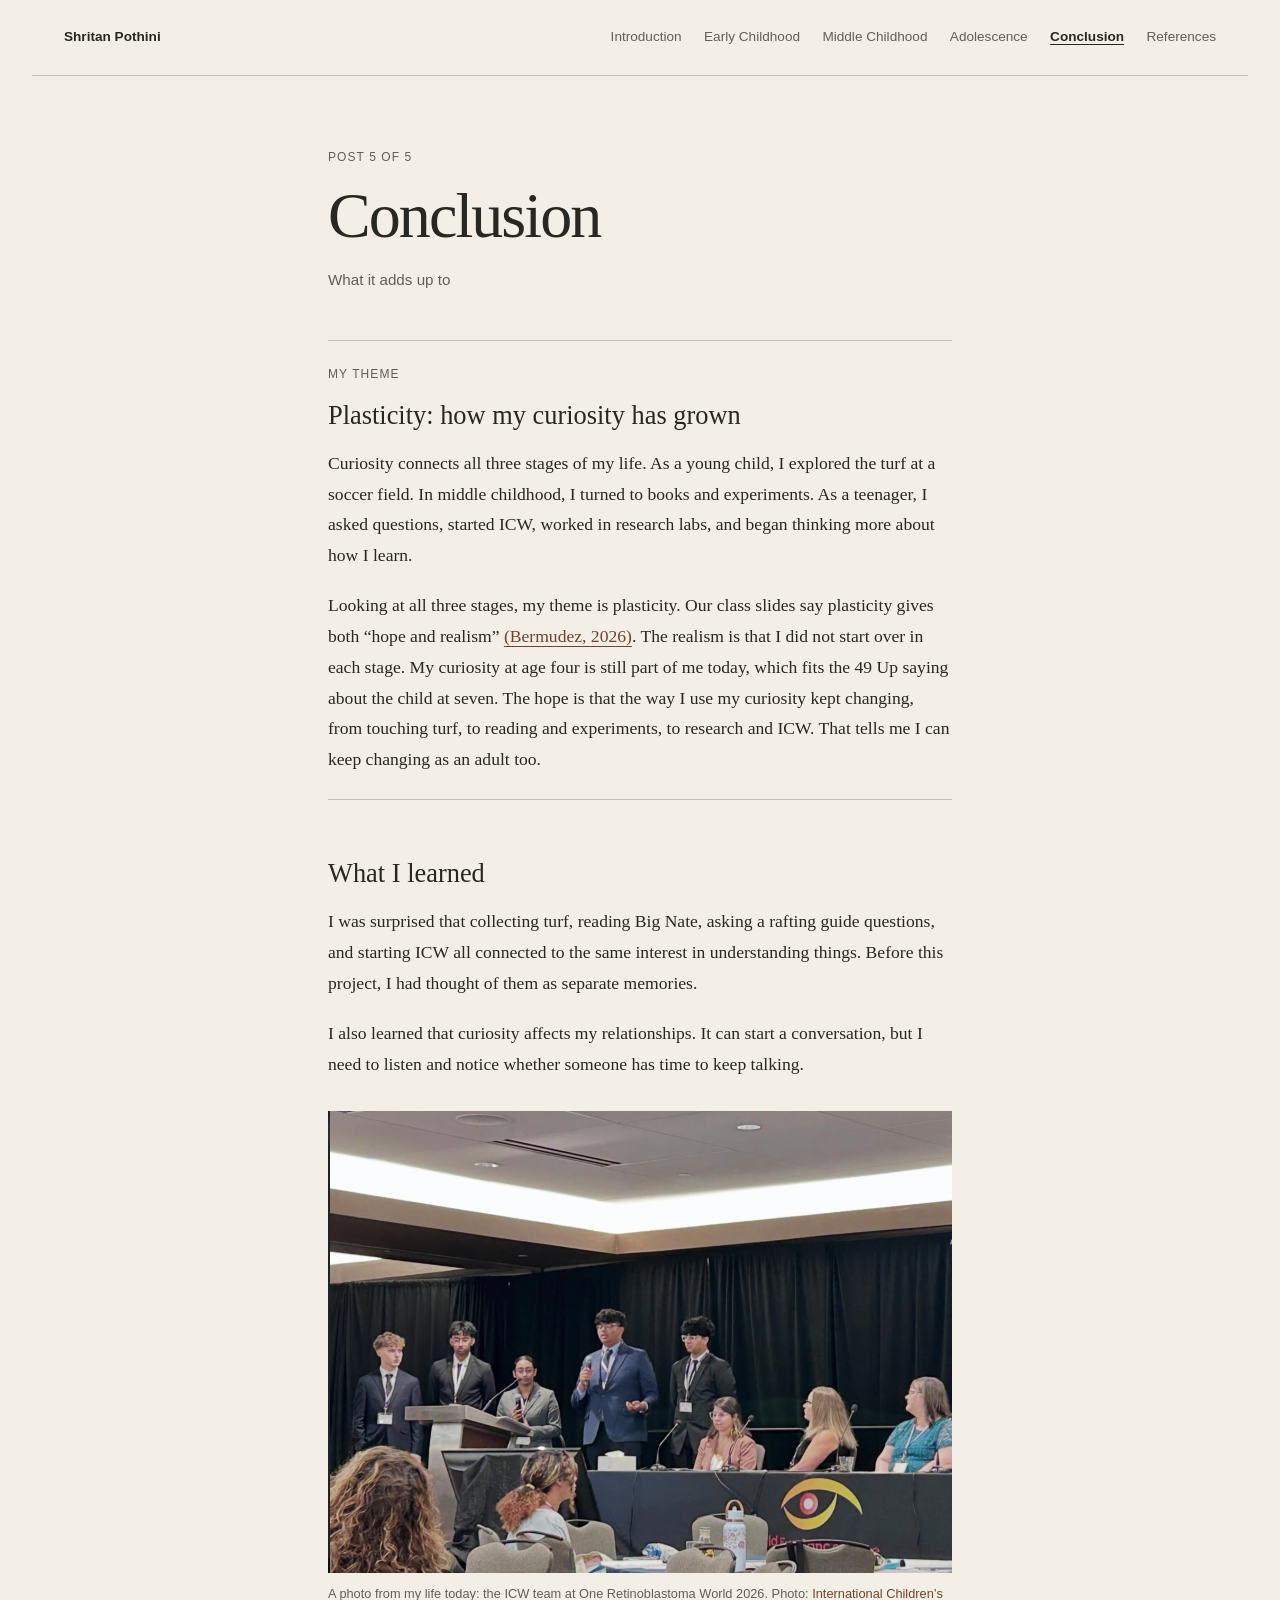
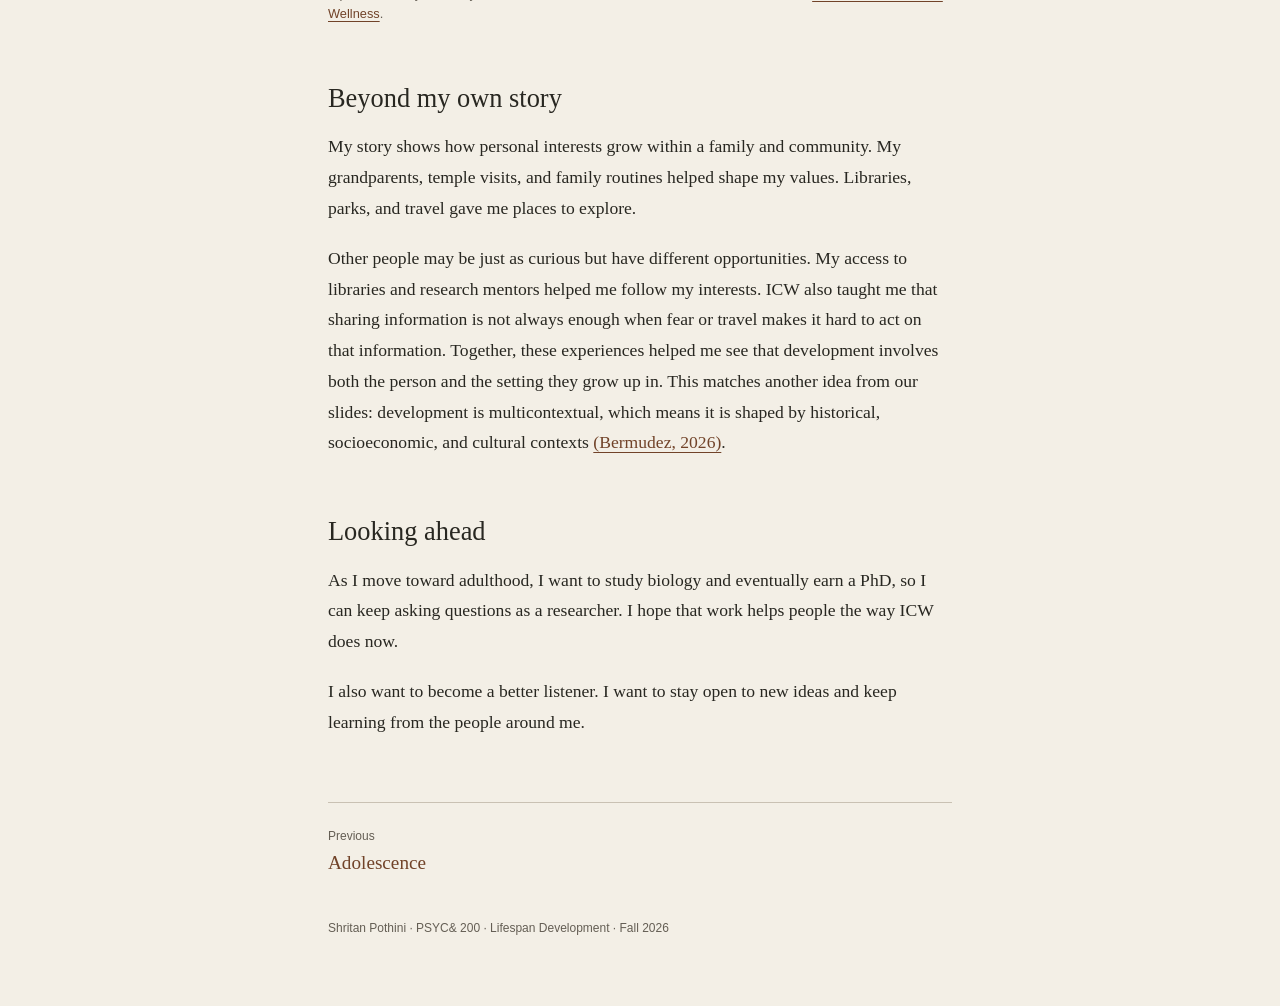
==== commit ca31205f: "Apply revised plasticity reflections and 2026 course slide citations" ====
--- a/conclusion.html
+++ b/conclusion.html
@@ -22,8 +22,7 @@
 <p class="eyebrow">My theme</p>
 <p class="theme-name" data-theme-name></p>
 <p>Curiosity connects all three stages of my life. As a young child, I explored the turf at a soccer field. In middle childhood, I turned to books and experiments. As a teenager, I asked questions, started ICW, worked in research labs, and began thinking more about how I learn.</p>
-<p>Plasticity is the course theme that ties these experiences together. My ways of learning and responding to people have changed through experience. Those changes built on my family, culture, and earlier interests, just as the class slides describe. <a href="references.html#course-slides">(Bermudez, n.d., slides 35–37)</a></p>
-<p>Piaget and Erikson helped me name some of the changes in thinking and identity at different ages. Plasticity helped me see that I can keep adapting. I do not have to stop asking questions to become a better listener, and I do not have to keep using a plan when I learn that it is not working.</p>
+<p>Looking at all three stages, my theme is plasticity. Our class slides say plasticity gives both “hope and realism” <a href="references.html#course-slides">(Bermudez, 2026)</a>. The realism is that I did not start over in each stage. My curiosity at age four is still part of me today, which fits the 49 Up saying about the child at seven. The hope is that the way I use my curiosity kept changing, from touching turf, to reading and experiments, to research and ICW. That tells me I can keep changing as an adult too.</p>
 </aside>
 <section>
 <h2>What I learned</h2>
@@ -34,7 +33,7 @@
 <section>
 <h2>Beyond my own story</h2>
 <p>My story shows how personal interests grow within a family and community. My grandparents, temple visits, and family routines helped shape my values. Libraries, parks, and travel gave me places to explore.</p>
-<p>Other people may be just as curious but have different opportunities. My access to libraries and research mentors helped me follow my interests. ICW also taught me that sharing information is not always enough when fear or travel makes it hard to act on that information. Together, these experiences helped me see that development involves both the person and the setting they grow up in.</p>
+<p>Other people may be just as curious but have different opportunities. My access to libraries and research mentors helped me follow my interests. ICW also taught me that sharing information is not always enough when fear or travel makes it hard to act on that information. Together, these experiences helped me see that development involves both the person and the setting they grow up in. This matches another idea from our slides: development is multicontextual, which means it is shaped by historical, socioeconomic, and cultural contexts <a href="references.html#course-slides">(Bermudez, 2026)</a>.</p>
 </section>
 <section>
 <h2>Looking ahead</h2>
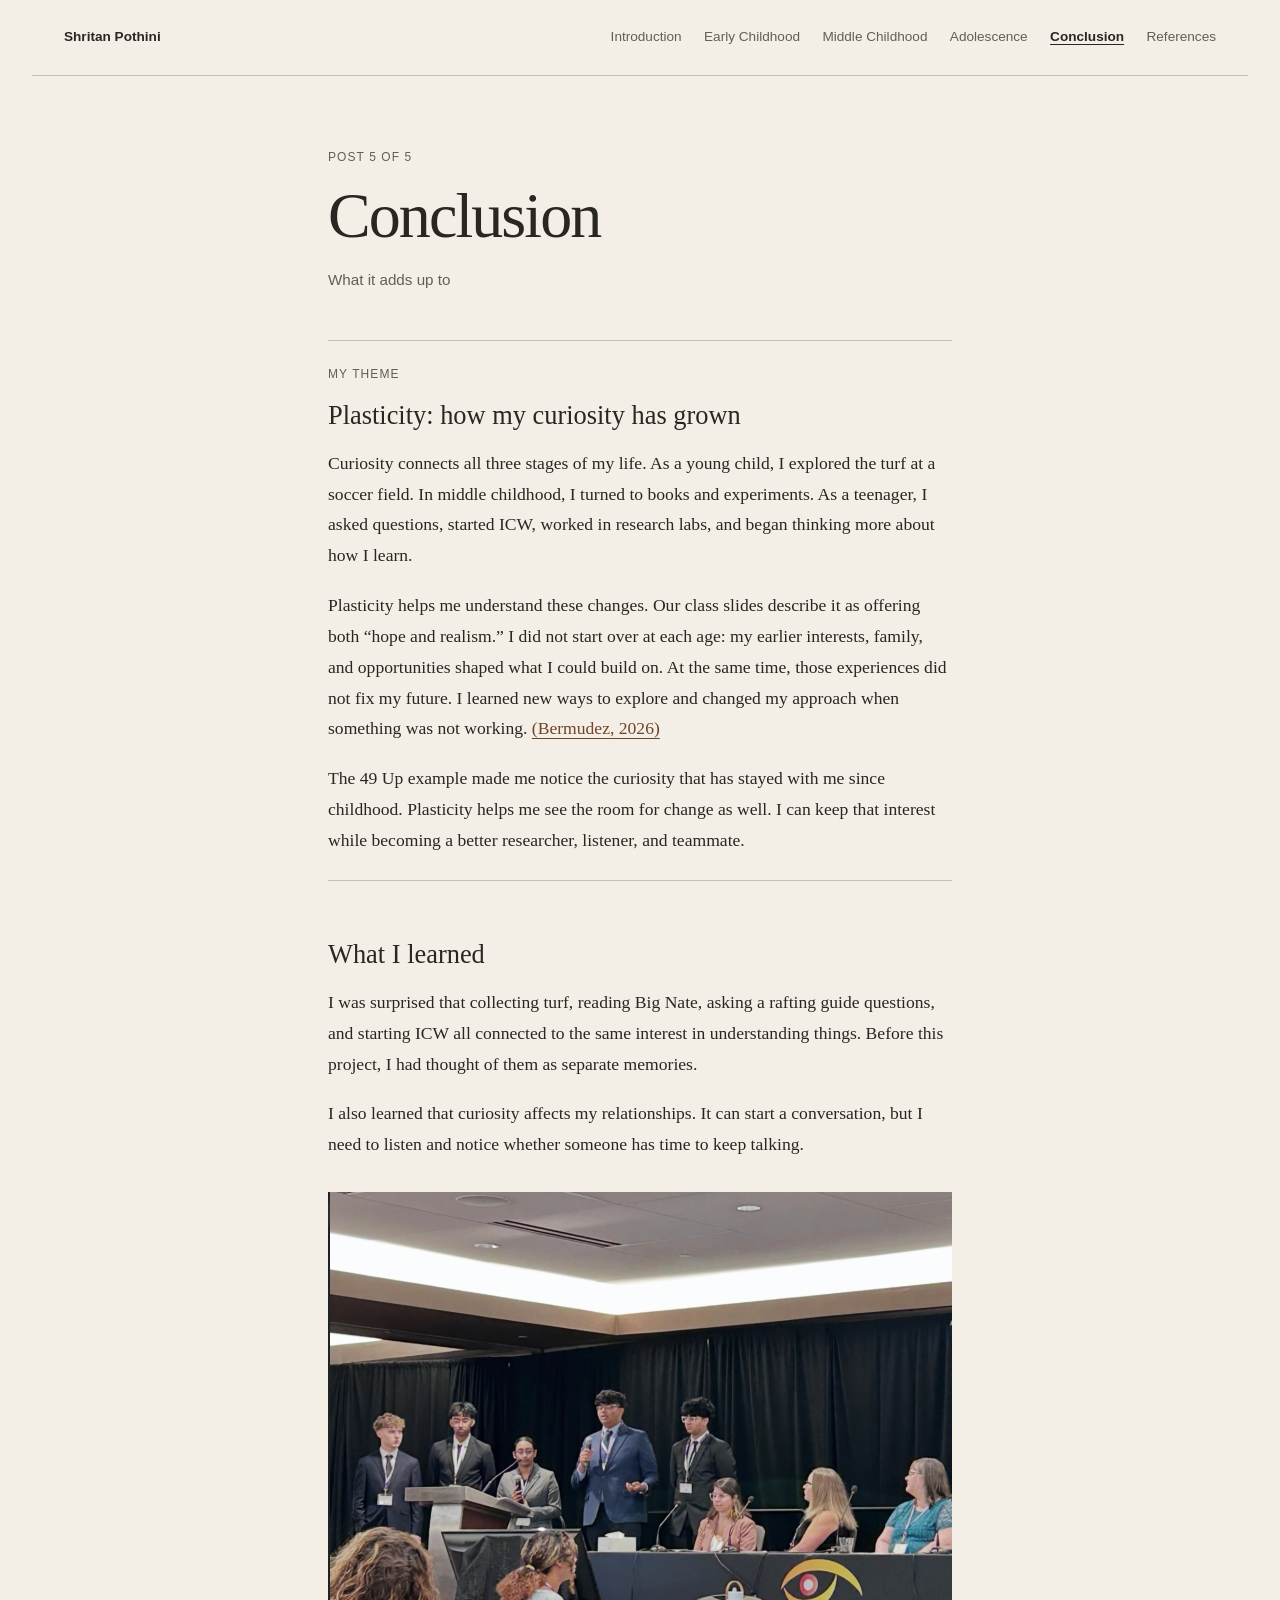
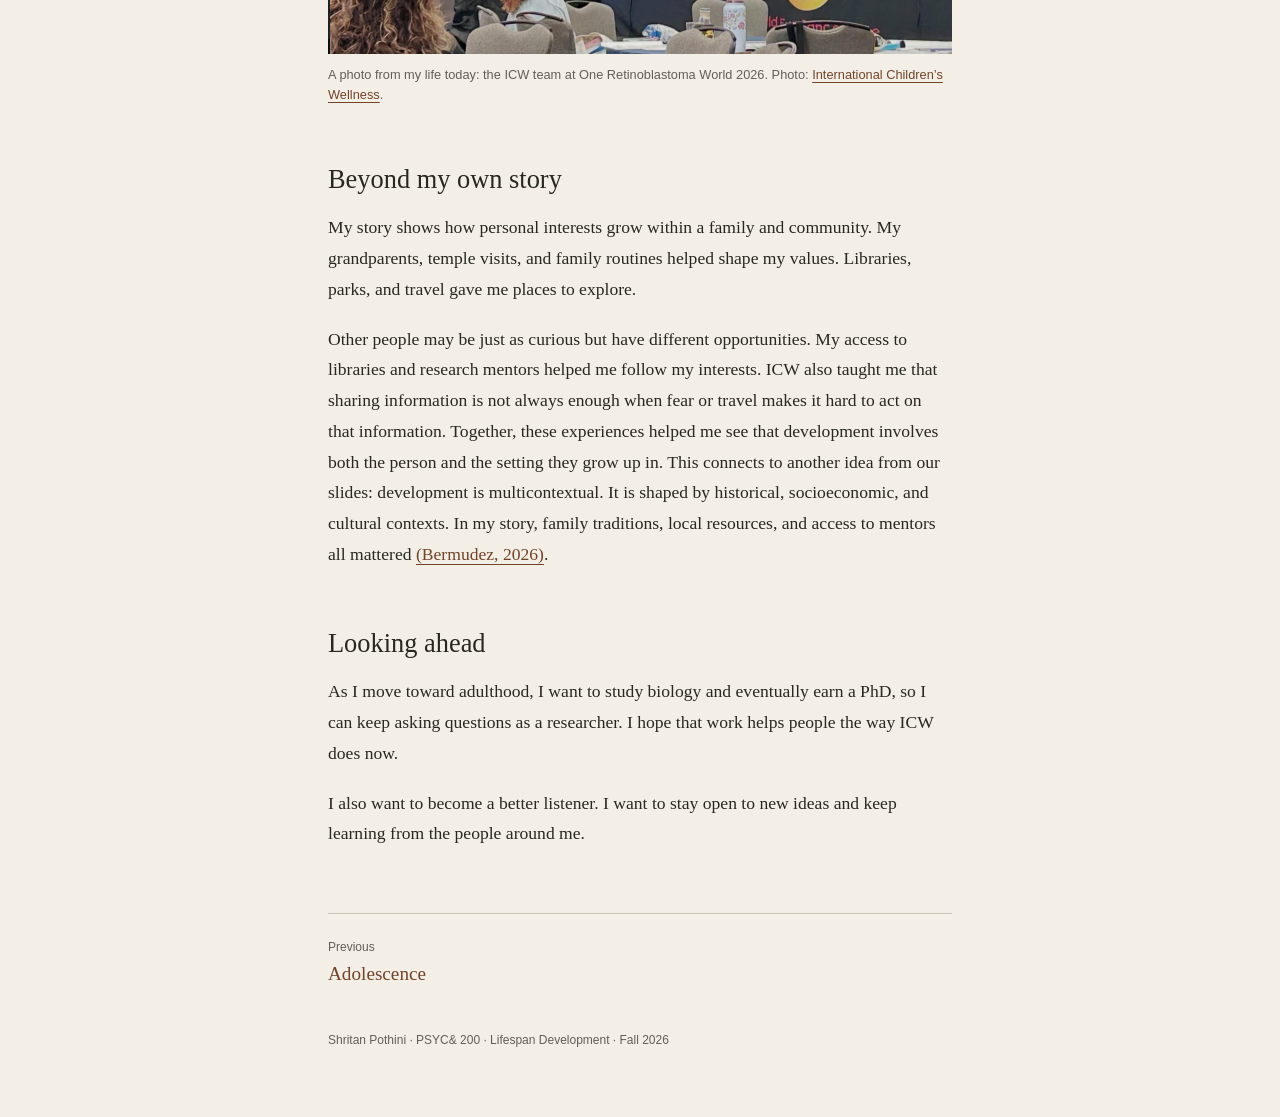
==== commit c58135f3: "Remove repeated explanations and polish autobiography flow" ====
--- a/conclusion.html
+++ b/conclusion.html
@@ -22,7 +22,8 @@
 <p class="eyebrow">My theme</p>
 <p class="theme-name" data-theme-name></p>
 <p>Curiosity connects all three stages of my life. As a young child, I explored the turf at a soccer field. In middle childhood, I turned to books and experiments. As a teenager, I asked questions, started ICW, worked in research labs, and began thinking more about how I learn.</p>
-<p>Looking at all three stages, my theme is plasticity. Our class slides say plasticity gives both “hope and realism” <a href="references.html#course-slides">(Bermudez, 2026)</a>. The realism is that I did not start over in each stage. My curiosity at age four is still part of me today, which fits the 49 Up saying about the child at seven. The hope is that the way I use my curiosity kept changing, from touching turf, to reading and experiments, to research and ICW. That tells me I can keep changing as an adult too.</p>
+<p>Plasticity helps me understand these changes. Our class slides describe it as offering both “hope and realism.” I did not start over at each age: my earlier interests, family, and opportunities shaped what I could build on. At the same time, those experiences did not fix my future. I learned new ways to explore and changed my approach when something was not working. <a href="references.html#course-slides">(Bermudez, 2026)</a></p>
+<p>The 49 Up example made me notice the curiosity that has stayed with me since childhood. Plasticity helps me see the room for change as well. I can keep that interest while becoming a better researcher, listener, and teammate.</p>
 </aside>
 <section>
 <h2>What I learned</h2>
@@ -33,7 +34,7 @@
 <section>
 <h2>Beyond my own story</h2>
 <p>My story shows how personal interests grow within a family and community. My grandparents, temple visits, and family routines helped shape my values. Libraries, parks, and travel gave me places to explore.</p>
-<p>Other people may be just as curious but have different opportunities. My access to libraries and research mentors helped me follow my interests. ICW also taught me that sharing information is not always enough when fear or travel makes it hard to act on that information. Together, these experiences helped me see that development involves both the person and the setting they grow up in. This matches another idea from our slides: development is multicontextual, which means it is shaped by historical, socioeconomic, and cultural contexts <a href="references.html#course-slides">(Bermudez, 2026)</a>.</p>
+<p>Other people may be just as curious but have different opportunities. My access to libraries and research mentors helped me follow my interests. ICW also taught me that sharing information is not always enough when fear or travel makes it hard to act on that information. Together, these experiences helped me see that development involves both the person and the setting they grow up in. This connects to another idea from our slides: development is multicontextual. It is shaped by historical, socioeconomic, and cultural contexts. In my story, family traditions, local resources, and access to mentors all mattered <a href="references.html#course-slides">(Bermudez, 2026)</a>.</p>
 </section>
 <section>
 <h2>Looking ahead</h2>
